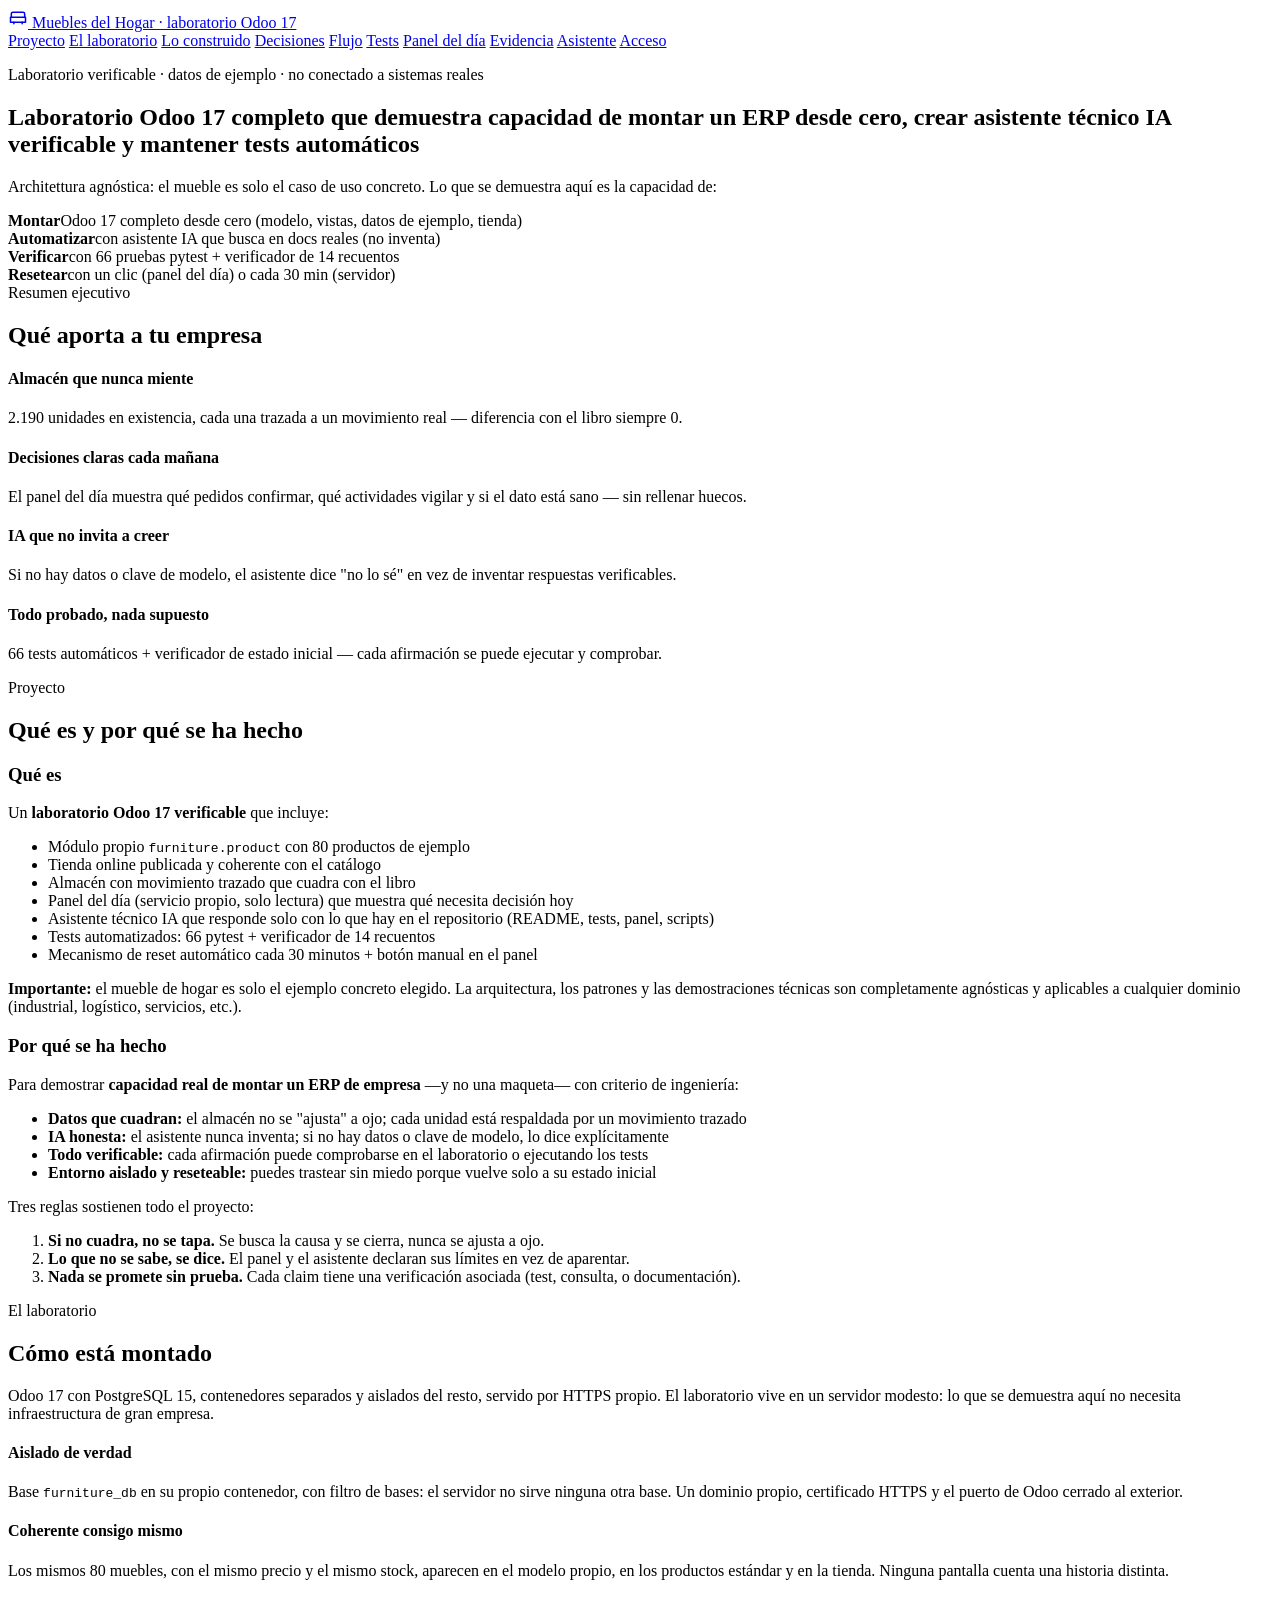
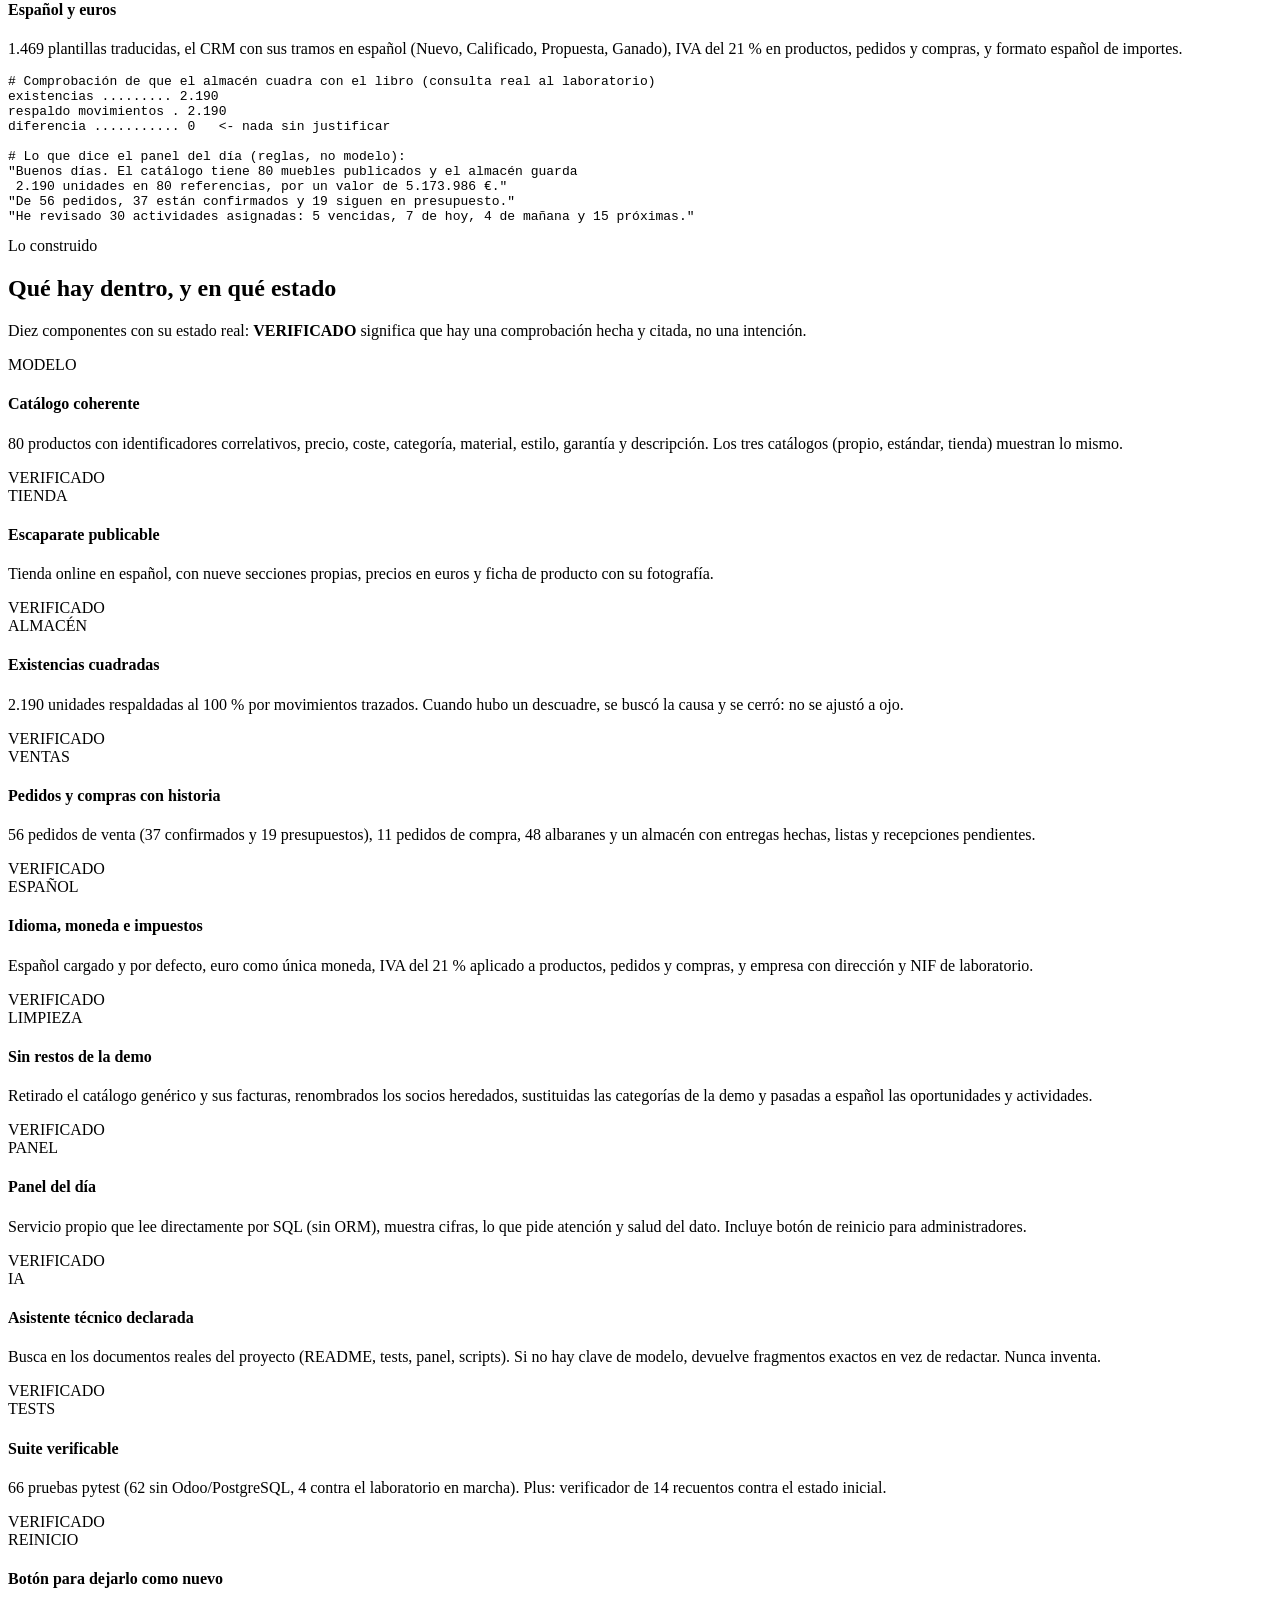
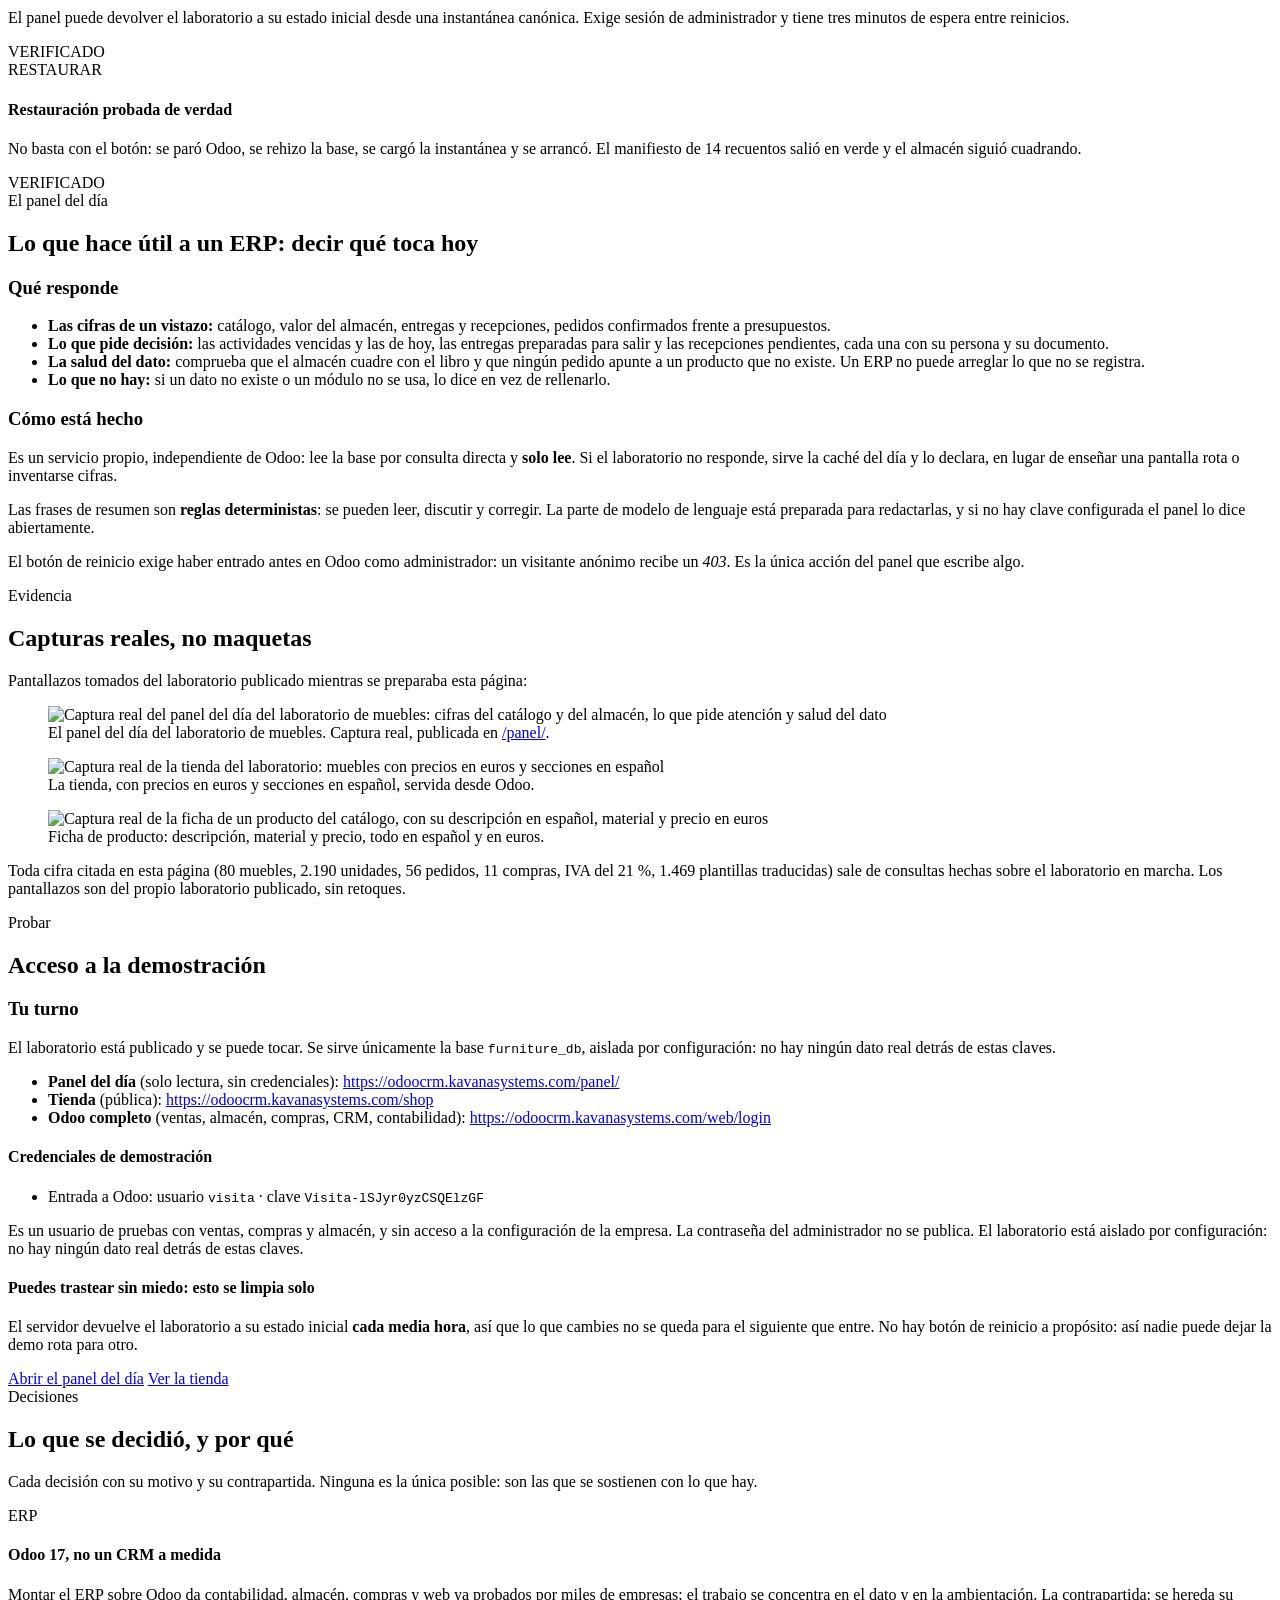
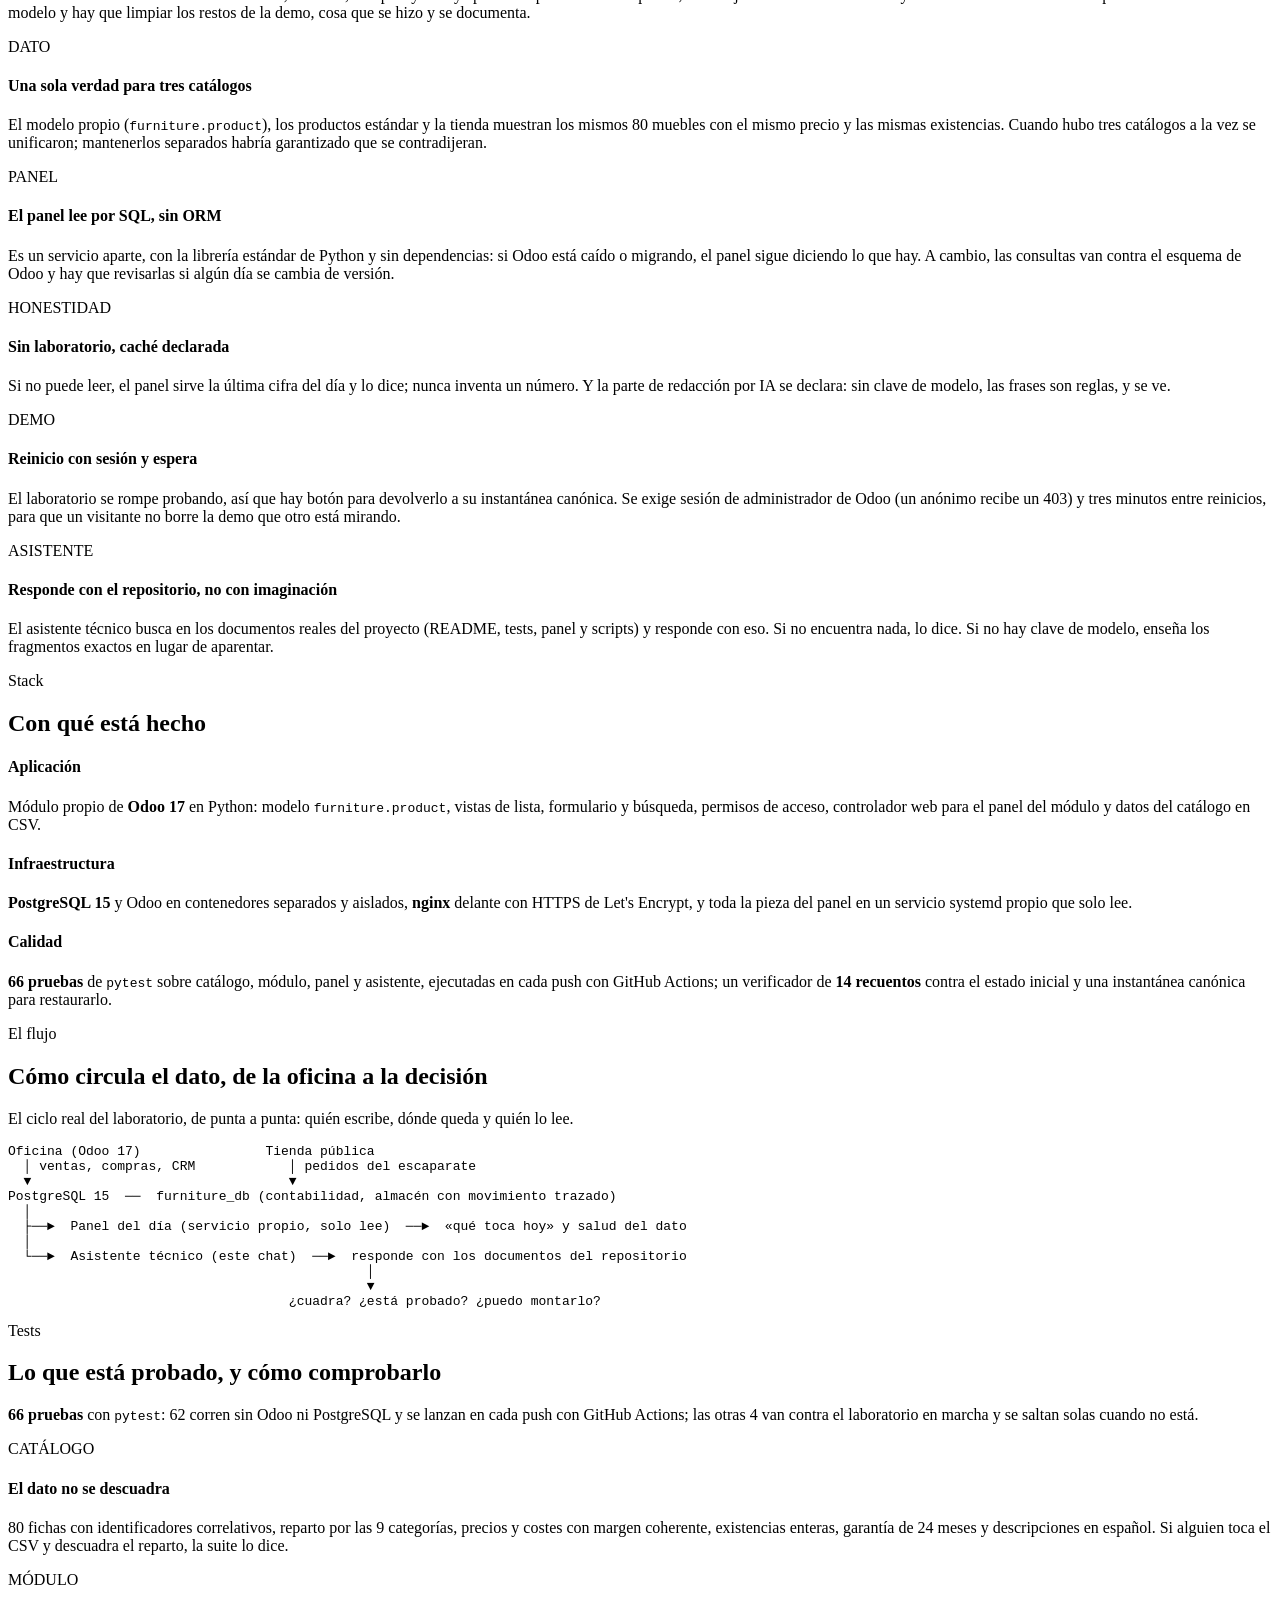
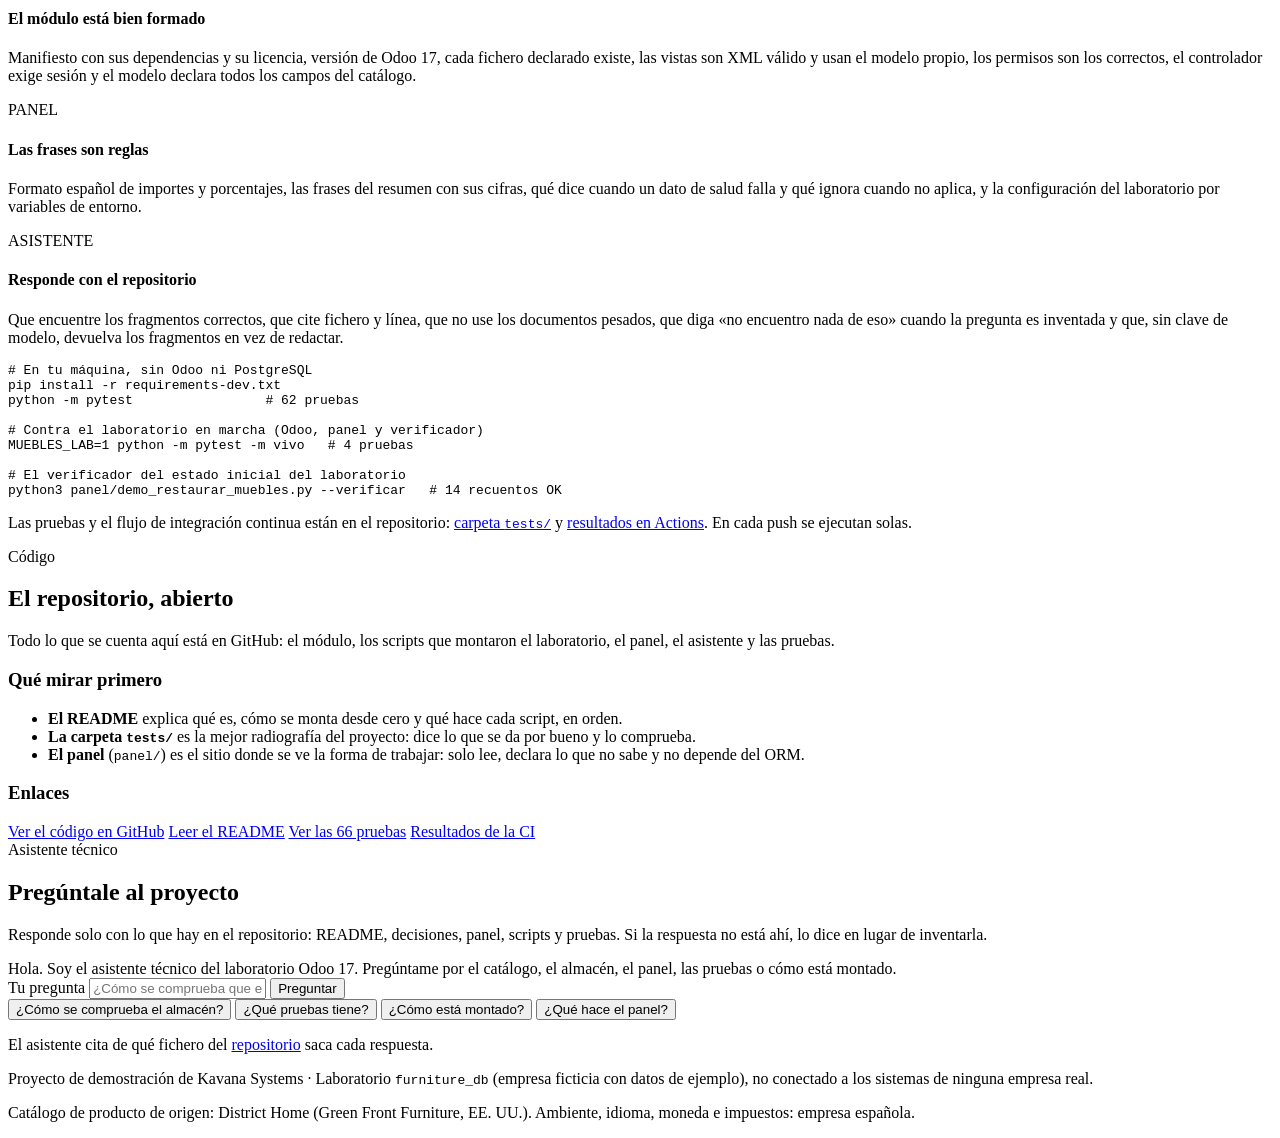
==== demo/landing/index.html @ 9774b9f4 "fix(odoo-crm): eliminar referencias obsoletas a muebles.kavanasystems.com y actualizar enlaces - Act" ====
<!DOCTYPE html>
<html lang="es">
<head>
<meta charset="UTF-8">
<meta name="viewport" content="width=device-width, initial-scale=1.0">
<title>Laboratorio Odoo 17 · Kavana Systems (demostración técnica)</title>
<meta name="description" content="Proyecto de demostración: laboratorio Odoo 17 completo que muestra capacidad de montar un ERP desde cero, crear asistente técnico IA que busca en docs reales, y mantener tests verificables. El mueble es solo el ejemplo concreto; la arquitectura es agnóstica.">
<link rel="preconnect" href="https://fonts.googleapis.com">
<link rel="preconnect" href="https://fonts.gstatic.com" crossorigin>
<link href="https://fonts.googleapis.com/css2?family=Inter:wght@300;400;500;600;700;800;900&family=JetBrains+Mono:wght@400;500&display=swap" rel="stylesheet">
<link rel="stylesheet" href="styles.css">
</head>
<body>

<header class="nav">
  <div class="nav-inner">
    <a class="brand" href="#">
      <svg viewBox="0 0 24 24" width="20" height="20" fill="none" stroke="currentColor" stroke-width="1.8" stroke-linecap="round" stroke-linejoin="round" aria-hidden="true"><path d="M4 11V7a2 2 0 0 1 2-2h12a2 2 0 0 1 2 2v4"/><path d="M3 11h18v6H3z"/><path d="M7 17v2M17 17v2"/></svg>
      Muebles del Hogar · laboratorio Odoo 17
    </a>
    <nav>
      <a href="#proyecto">Proyecto</a>
      <a href="#laboratorio">El laboratorio</a>
      <a href="#construido">Lo construido</a>
      <a href="#decisiones">Decisiones</a>
      <a href="#flujo">Flujo</a>
      <a href="#tests">Tests</a>
      <a href="#panel">Panel del día</a>
      <a href="#evidencia">Evidencia</a>
      <a href="#asistente">Asistente</a>
      <a href="#acceso">Acceso</a>
    </nav>
  </div>
</header>

<section class="hero">
  <div class="hero-inner">
    <p class="badge">Laboratorio verificable · datos de ejemplo · no conectado a sistemas reales</p>
    <h1>Laboratorio Odoo 17 completo que demuestra capacidad de montar un ERP desde cero, crear asistente técnico IA verificable y mantener tests automáticos</h1>
    <p class="sub">Architettura agnóstica: el mueble es solo el caso de uso concreto. Lo que se demuestra aquí es la capacidad de:</p>
    <div class="hero-cifras">
      <div class="cifra"><strong>Montar</strong><span>Odoo 17 completo desde cero (modelo, vistas, datos de ejemplo, tienda)</span></div>
      <div class="cifra"><strong>Automatizar</strong><span>con asistente IA que busca en docs reales (no inventa)</span></div>
      <div class="cifra"><strong>Verificar</strong><span>con 66 pruebas pytest + verificador de 14 recuentos</span></div>
      <div class="cifra"><strong>Resetear</strong><span>con un clic (panel del día) o cada 30 min (servidor)</span></div>
    </div>
  </div>
</section>

<section id="resumen-ejecutivo" class="seccion">
  <span class="sl">Resumen ejecutivo</span>
  <h2>Qué aporta a tu empresa</h2>
  <div class="tres-columnas">
    <div class="tarjeta">
      <h4>Almacén que nunca miente</h4>
      <p>2.190 unidades en existencia, cada una trazada a un movimiento real — diferencia con el libro siempre 0.</p>
    </div>
    <div class="tarjeta">
      <h4>Decisiones claras cada mañana</h4>
      <p>El panel del día muestra qué pedidos confirmar, qué actividades vigilar y si el dato está sano — sin rellenar huecos.</p>
    </div>
    <div class="tarjeta">
      <h4>IA que no invita a creer</h4>
      <p>Si no hay datos o clave de modelo, el asistente dice "no lo sé" en vez de inventar respuestas verificables.</p>
    </div>
    <div class="tarjeta">
      <h4>Todo probado, nada supuesto</h4>
      <p>66 tests automáticos + verificador de estado inicial — cada afirmación se puede ejecutar y comprobar.</p>
    </div>
  </div>
</section>

<section id="proyecto" class="seccion">
  <span class="sl">Proyecto</span>
  <h2>Qué es y por qué se ha hecho</h2>
  <div class="dos-columnas">
    <div>
      <h3>Qué es</h3>
      <p>Un <strong>laboratorio Odoo 17 verificable</strong> que incluye:</p>
      <ul>
        <li>Módulo propio <code>furniture.product</code> con 80 productos de ejemplo</li>
        <li>Tienda online publicada y coherente con el catálogo</li>
        <li>Almacén con movimiento trazado que cuadra con el libro</li>
        <li>Panel del día (servicio propio, solo lectura) que muestra qué necesita decisión hoy</li>
        <li>Asistente técnico IA que responde solo con lo que hay en el repositorio (README, tests, panel, scripts)</li>
        <li>Tests automatizados: 66 pytest + verificador de 14 recuentos</li>
        <li>Mecanismo de reset automático cada 30 minutos + botón manual en el panel</li>
      </ul>
      <p><strong>Importante:</strong> el mueble de hogar es solo el ejemplo concreto elegido. La arquitectura, los patrones y las demostraciones técnicas son completamente agnósticas y aplicables a cualquier dominio (industrial, logístico, servicios, etc.).</p>
    </div>
    <div>
      <h3>Por qué se ha hecho</h3>
      <p>Para demostrar <strong>capacidad real de montar un ERP de empresa</strong> —y no una maqueta— con criterio de ingeniería:</p>
      <ul>
        <li><strong>Datos que cuadran:</strong> el almacén no se "ajusta" a ojo; cada unidad está respaldada por un movimiento trazado</li>
        <li><strong>IA honesta:</strong> el asistente nunca inventa; si no hay datos o clave de modelo, lo dice explícitamente</li>
        <li><strong>Todo verificable:</strong> cada afirmación puede comprobarse en el laboratorio o ejecutando los tests</li>
        <li><strong>Entorno aislado y reseteable:</strong> puedes trastear sin miedo porque vuelve solo a su estado inicial</li>
      </ul>
      <p>Tres reglas sostienen todo el proyecto:</p>
      <ol>
        <li><strong>Si no cuadra, no se tapa.</strong> Se busca la causa y se cierra, nunca se ajusta a ojo.</li>
        <li><strong>Lo que no se sabe, se dice.</strong> El panel y el asistente declaran sus límites en vez de aparentar.</li>
        <li><strong>Nada se promete sin prueba.</strong> Cada claim tiene una verificación asociada (test, consulta, o documentación).</li>
      </ol>
    </div>
  </div>
</section>

<section id="laboratorio" class="seccion fondo-claro">
  <span class="sl">El laboratorio</span>
  <h2>Cómo está montado</h2>
  <p class="intro">Odoo 17 con PostgreSQL 15, contenedores separados y aislados del resto, servido por HTTPS propio. El laboratorio vive en un servidor modesto: lo que se demuestra aquí no necesita infraestructura de gran empresa.</p>
  <div class="tres-columnas">
    <div class="tarjeta">
      <h4>Aislado de verdad</h4>
      <p>Base <code>furniture_db</code> en su propio contenedor, con filtro de bases: el servidor no sirve ninguna otra base. Un dominio propio, certificado HTTPS y el puerto de Odoo cerrado al exterior.</p>
    </div>
    <div class="tarjeta">
      <h4>Coherente consigo mismo</h4>
      <p>Los mismos 80 muebles, con el mismo precio y el mismo stock, aparecen en el modelo propio, en los productos estándar y en la tienda. Ninguna pantalla cuenta una historia distinta.</p>
    </div>
    <div class="tarjeta">
      <h4>Español y euros</h4>
      <p>1.469 plantillas traducidas, el CRM con sus tramos en español (Nuevo, Calificado, Propuesta, Ganado), IVA del 21 % en productos, pedidos y compras, y formato español de importes.</p>
    </div>
  </div>

  <div class="codigo">
<pre># Comprobación de que el almacén cuadra con el libro (consulta real al laboratorio)
existencias ......... 2.190
respaldo movimientos . 2.190
<span class="ok">diferencia ........... 0   <- nada sin justificar</span>

# Lo que dice el panel del día (reglas, no modelo):
"Buenos días. El catálogo tiene 80 muebles publicados y el almacén guarda
 2.190 unidades en 80 referencias, por un valor de 5.173.986 €."
"De 56 pedidos, 37 están confirmados y 19 siguen en presupuesto."
<span class="hi">"He revisado 30 actividades asignadas: 5 vencidas, 7 de hoy, 4 de mañana y 15 próximas."</span></pre>
  </div>
</section>

<section id="construido" class="seccion">
  <span class="sl">Lo construido</span>
  <h2>Qué hay dentro, y en qué estado</h2>
  <p class="intro">Diez componentes con su estado real: <strong>VERIFICADO</strong> significa que hay una comprobación hecha y citada, no una intención.</p>
  <div class="grid">
    <div class="ficha"><span class="etiqueta">MODELO</span><h4>Catálogo coherente</h4><p>80 productos con identificadores correlativos, precio, coste, categoría, material, estilo, garantía y descripción. Los tres catálogos (propio, estándar, tienda) muestran lo mismo.</p><span class="estado">VERIFICADO</span></div>
    <div class="ficha"><span class="etiqueta">TIENDA</span><h4>Escaparate publicable</h4><p>Tienda online en español, con nueve secciones propias, precios en euros y ficha de producto con su fotografía.</p><span class="estado">VERIFICADO</span></div>
    <div class="ficha"><span class="etiqueta">ALMACÉN</span><h4>Existencias cuadradas</h4><p>2.190 unidades respaldadas al 100 % por movimientos trazados. Cuando hubo un descuadre, se buscó la causa y se cerró: no se ajustó a ojo.</p><span class="estado">VERIFICADO</span></div>
    <div class="ficha"><span class="etiqueta">VENTAS</span><h4>Pedidos y compras con historia</h4><p>56 pedidos de venta (37 confirmados y 19 presupuestos), 11 pedidos de compra, 48 albaranes y un almacén con entregas hechas, listas y recepciones pendientes.</p><span class="estado">VERIFICADO</span></div>
    <div class="ficha"><span class="etiqueta">ESPAÑOL</span><h4>Idioma, moneda e impuestos</h4><p>Español cargado y por defecto, euro como única moneda, IVA del 21 % aplicado a productos, pedidos y compras, y empresa con dirección y NIF de laboratorio.</p><span class="estado">VERIFICADO</span></div>
    <div class="ficha"><span class="etiqueta">LIMPIEZA</span><h4>Sin restos de la demo</h4><p>Retirado el catálogo genérico y sus facturas, renombrados los socios heredados, sustituidas las categorías de la demo y pasadas a español las oportunidades y actividades.</p><span class="estado">VERIFICADO</span></div>
    <div class="ficha"><span class="etiqueta">PANEL</span><h4>Panel del día</h4><p>Servicio propio que lee directamente por SQL (sin ORM), muestra cifras, lo que pide atención y salud del dato. Incluye botón de reinicio para administradores.</p><span class="estado">VERIFICADO</span></div>
    <div class="ficha"><span class="etiqueta">IA</span><h4>Asistente técnico declarada</h4><p>Busca en los documentos reales del proyecto (README, tests, panel, scripts). Si no hay clave de modelo, devuelve fragmentos exactos en vez de redactar. Nunca inventa.</p><span class="estado">VERIFICADO</span></div>
    <div class="ficha"><span class="etiqueta">TESTS</span><h4>Suite verificable</h4><p>66 pruebas pytest (62 sin Odoo/PostgreSQL, 4 contra el laboratorio en marcha). Plus: verificador de 14 recuentos contra el estado inicial.</p><span class="estado">VERIFICADO</span></div>
    <div class="ficha"><span class="etiqueta">REINICIO</span><h4>Botón para dejarlo como nuevo</h4><p>El panel puede devolver el laboratorio a su estado inicial desde una instantánea canónica. Exige sesión de administrador y tiene tres minutos de espera entre reinicios.</p><span class="estado">VERIFICADO</span></div>
    <div class="ficha"><span class="etiqueta">RESTAURAR</span><h4>Restauración probada de verdad</h4><p>No basta con el botón: se paró Odoo, se rehizo la base, se cargó la instantánea y se arrancó. El manifiesto de 14 recuentos salió en verde y el almacén siguió cuadrando.</p><span class="estado">VERIFICADO</span></div>
  </div>
</section>

<section id="panel" class="seccion fondo-claro">
  <span class="sl">El panel del día</span>
  <h2>Lo que hace útil a un ERP: decir qué toca hoy</h2>
  <div class="dos-columnas">
    <div>
      <h3>Qué responde</h3>
      <ul>
        <li><strong>Las cifras de un vistazo:</strong> catálogo, valor del almacén, entregas y recepciones, pedidos confirmados frente a presupuestos.</li>
        <li><strong>Lo que pide decisión:</strong> las actividades vencidas y las de hoy, las entregas preparadas para salir y las recepciones pendientes, cada una con su persona y su documento.</li>
        <li><strong>La salud del dato:</strong> comprueba que el almacén cuadre con el libro y que ningún pedido apunte a un producto que no existe. Un ERP no puede arreglar lo que no se registra.</li>
        <li><strong>Lo que no hay:</strong> si un dato no existe o un módulo no se usa, lo dice en vez de rellenarlo.</li>
      </ul>
    </div>
    <div>
      <h3>Cómo está hecho</h3>
      <p>Es un servicio propio, independiente de Odoo: lee la base por consulta directa y <strong>solo lee</strong>. Si el laboratorio no responde, sirve la caché del día y lo declara, en lugar de enseñar una pantalla rota o inventarse cifras.</p>
      <p>Las frases de resumen son <strong>reglas deterministas</strong>: se pueden leer, discutir y corregir. La parte de modelo de lenguaje está preparada para redactarlas, y si no hay clave configurada el panel lo dice abiertamente.</p>
      <p>El botón de reinicio exige haber entrado antes en Odoo como administrador: un visitante anónimo recibe un <em>403</em>. Es la única acción del panel que escribe algo.</p>
    </div>
  </div>
</section>

<section id="evidencia" class="seccion">
  <span class="sl">Evidencia</span>
  <h2>Capturas reales, no maquetas</h2>
  <p class="intro">Pantallazos tomados del laboratorio publicado mientras se preparaba esta página:</p>
  <div class="galeria">
    <figure>
      <img src="assets/captura-panel-dia-20260929.png" alt="Captura real del panel del día del laboratorio de muebles: cifras del catálogo y del almacén, lo que pide atención y salud del dato">
      <figcaption>El panel del día del laboratorio de muebles. Captura real, publicada en <a href="/panel/" target="_blank" rel="noopener">/panel/</a>.</figcaption>
    </figure>
    <figure>
      <img src="assets/captura-tienda-20260929.png" alt="Captura real de la tienda del laboratorio: muebles con precios en euros y secciones en español">
      <figcaption>La tienda, con precios en euros y secciones en español, servida desde Odoo.</figcaption>
    </figure>
    <figure>
      <img src="assets/captura-ficha-20260929.png" alt="Captura real de la ficha de un producto del catálogo, con su descripción en español, material y precio en euros">
      <figcaption>Ficha de producto: descripción, material y precio, todo en español y en euros.</figcaption>
    </figure>
  </div>
  <p class="nota">Toda cifra citada en esta página (80 muebles, 2.190 unidades, 56 pedidos, 11 compras, IVA del 21 %, 1.469 plantillas traducidas) sale de consultas hechas sobre el laboratorio en marcha. Los pantallazos son del propio laboratorio publicado, sin retoques.</p>
</section>

<section id="acceso" class="seccion fondo-claro">
  <span class="sl">Probar</span>
  <h2>Acceso a la demostración</h2>
  <div class="demo-box">
    <h3>Tu turno</h3>
    <p>El laboratorio está publicado y se puede tocar. Se sirve únicamente la base <code>furniture_db</code>, aislada por configuración: no hay ningún dato real detrás de estas claves.</p>
    <ul>
      <li><strong>Panel del día</strong> (solo lectura, sin credenciales): <a href="/panel/" target="_blank" rel="noopener">https://odoocrm.kavanasystems.com/panel/</a></li>
      <li><strong>Tienda</strong> (pública): <a href="/shop" target="_blank" rel="noopener">https://odoocrm.kavanasystems.com/shop</a></li>
      <li><strong>Odoo completo</strong> (ventas, almacén, compras, CRM, contabilidad): <a href="/web/login" target="_blank" rel="noopener">https://odoocrm.kavanasystems.com/web/login</a></li>
    </ul>
    <h4>Credenciales de demostración</h4>
    <ul>
      <li>Entrada a Odoo: usuario <code>visita</code> · clave <code>Visita-lSJyr0yzCSQElzGF</code></li>
    </ul>
    <p class="nota">Es un usuario de pruebas con ventas, compras y almacén, y sin acceso a la configuración de la empresa. La contraseña del administrador no se publica. El laboratorio está aislado por configuración: no hay ningún dato real detrás de estas claves.</p>
    <div class="reinicio-landing">
      <h4>Puedes trastear sin miedo: esto se limpia solo</h4>
      <p>El servidor devuelve el laboratorio a su estado inicial <strong>cada media hora</strong>, así que lo que cambies no se queda para el siguiente que entre. No hay botón de reinicio a propósito: así nadie puede dejar la demo rota para otro.</p>
      <a class="boton" href="/panel/" target="_blank" rel="noopener">Abrir el panel del día</a>
      <a class="boton secundario" href="/shop" target="_blank" rel="noopener">Ver la tienda</a>
    </div>
  </div>
</section>

<section id="decisiones" class="seccion">
  <span class="sl">Decisiones</span>
  <h2>Lo que se decidió, y por qué</h2>
  <p class="intro">Cada decisión con su motivo y su contrapartida. Ninguna es la única posible: son las que se sostienen con lo que hay.</p>
  <div class="grid">
    <div class="ficha"><span class="etiqueta">ERP</span><h4>Odoo 17, no un CRM a medida</h4><p>Montar el ERP sobre Odoo da contabilidad, almacén, compras y web ya probados por miles de empresas; el trabajo se concentra en el dato y en la ambientación. La contrapartida: se hereda su modelo y hay que limpiar los restos de la demo, cosa que se hizo y se documenta.</p></div>
    <div class="ficha"><span class="etiqueta">DATO</span><h4>Una sola verdad para tres catálogos</h4><p>El modelo propio (<code>furniture.product</code>), los productos estándar y la tienda muestran los mismos 80 muebles con el mismo precio y las mismas existencias. Cuando hubo tres catálogos a la vez se unificaron; mantenerlos separados habría garantizado que se contradijeran.</p></div>
    <div class="ficha"><span class="etiqueta">PANEL</span><h4>El panel lee por SQL, sin ORM</h4><p>Es un servicio aparte, con la librería estándar de Python y sin dependencias: si Odoo está caído o migrando, el panel sigue diciendo lo que hay. A cambio, las consultas van contra el esquema de Odoo y hay que revisarlas si algún día se cambia de versión.</p></div>
    <div class="ficha"><span class="etiqueta">HONESTIDAD</span><h4>Sin laboratorio, caché declarada</h4><p>Si no puede leer, el panel sirve la última cifra del día y lo dice; nunca inventa un número. Y la parte de redacción por IA se declara: sin clave de modelo, las frases son reglas, y se ve.</p></div>
    <div class="ficha"><span class="etiqueta">DEMO</span><h4>Reinicio con sesión y espera</h4><p>El laboratorio se rompe probando, así que hay botón para devolverlo a su instantánea canónica. Se exige sesión de administrador de Odoo (un anónimo recibe un 403) y tres minutos entre reinicios, para que un visitante no borre la demo que otro está mirando.</p></div>
    <div class="ficha"><span class="etiqueta">ASISTENTE</span><h4>Responde con el repositorio, no con imaginación</h4><p>El asistente técnico busca en los documentos reales del proyecto (README, tests, panel y scripts) y responde con eso. Si no encuentra nada, lo dice. Si no hay clave de modelo, enseña los fragmentos exactos en lugar de aparentar.</p></div>
  </div>
</section>

<section id="stack" class="seccion fondo-claro">
  <span class="sl">Stack</span>
  <h2>Con qué está hecho</h2>
  <div class="tres-columnas">
    <div class="tarjeta">
      <h4>Aplicación</h4>
      <p>Módulo propio de <strong>Odoo 17</strong> en Python: modelo <code>furniture.product</code>, vistas de lista, formulario y búsqueda, permisos de acceso, controlador web para el panel del módulo y datos del catálogo en CSV.</p>
    </div>
    <div class="tarjeta">
      <h4>Infraestructura</h4>
      <p><strong>PostgreSQL 15</strong> y Odoo en contenedores separados y aislados, <strong>nginx</strong> delante con HTTPS de Let's Encrypt, y toda la pieza del panel en un servicio systemd propio que solo lee.</p>
    </div>
    <div class="tarjeta">
      <h4>Calidad</h4>
      <p><strong>66 pruebas</strong> de <code>pytest</code> sobre catálogo, módulo, panel y asistente, ejecutadas en cada push con GitHub Actions; un verificador de <strong>14 recuentos</strong> contra el estado inicial y una instantánea canónica para restaurarlo.</p>
    </div>
  </div>
</section>

<section id="flujo" class="seccion">
  <span class="sl">El flujo</span>
  <h2>Cómo circula el dato, de la oficina a la decisión</h2>
  <p class="intro">El ciclo real del laboratorio, de punta a punta: quién escribe, dónde queda y quién lo lee.</p>
  <div class="codigo">
<pre>Oficina (Odoo 17)                Tienda pública
  │ ventas, compras, CRM            │ pedidos del escaparate
  ▼                                 ▼
PostgreSQL 15  ──  furniture_db (contabilidad, almacén con movimiento trazado)
  │
  ├──►  Panel del día (servicio propio, solo lee)  ──►  «qué toca hoy» y salud del dato
  │
  └──►  Asistente técnico (este chat)  ──►  responde con los documentos del repositorio
                                              │
                                              ▼
                                    ¿cuadra? ¿está probado? ¿puedo montarlo?</pre>
  </div>
</section>

<section id="tests" class="seccion fondo-claro">
  <span class="sl">Tests</span>
  <h2>Lo que está probado, y cómo comprobarlo</h2>
  <p class="intro"><strong>66 pruebas</strong> con <code>pytest</code>: 62 corren sin Odoo ni PostgreSQL y se lanzan en cada push con GitHub Actions; las otras 4 van contra el laboratorio en marcha y se saltan solas cuando no está.</p>
  <div class="grid">
    <div class="ficha"><span class="etiqueta">CATÁLOGO</span><h4>El dato no se descuadra</h4><p>80 fichas con identificadores correlativos, reparto por las 9 categorías, precios y costes con margen coherente, existencias enteras, garantía de 24 meses y descripciones en español. Si alguien toca el CSV y descuadra el reparto, la suite lo dice.</p></div>
    <div class="ficha"><span class="etiqueta">MÓDULO</span><h4>El módulo está bien formado</h4><p>Manifiesto con sus dependencias y su licencia, versión de Odoo 17, cada fichero declarado existe, las vistas son XML válido y usan el modelo propio, los permisos son los correctos, el controlador exige sesión y el modelo declara todos los campos del catálogo.</p></div>
    <div class="ficha"><span class="etiqueta">PANEL</span><h4>Las frases son reglas</h4><p>Formato español de importes y porcentajes, las frases del resumen con sus cifras, qué dice cuando un dato de salud falla y qué ignora cuando no aplica, y la configuración del laboratorio por variables de entorno.</p></div>
    <div class="ficha"><span class="etiqueta">ASISTENTE</span><h4>Responde con el repositorio</h4><p>Que encuentre los fragmentos correctos, que cite fichero y línea, que no use los documentos pesados, que diga «no encuentro nada de eso» cuando la pregunta es inventada y que, sin clave de modelo, devuelva los fragmentos en vez de redactar.</p></div>
  </div>
  <div class="codigo">
<pre># En tu máquina, sin Odoo ni PostgreSQL
pip install -r requirements-dev.txt
python -m pytest                 <span class="ok"># 62 pruebas</span>

# Contra el laboratorio en marcha (Odoo, panel y verificador)
MUEBLES_LAB=1 python -m pytest -m vivo   <span class="ok"># 4 pruebas</span>

# El verificador del estado inicial del laboratorio
python3 panel/demo_restaurar_muebles.py --verificar   <span class="ok"># 14 recuentos OK</span></pre>
  </div>
  <p class="nota">Las pruebas y el flujo de integración continua están en el repositorio: <a href="https://github.com/kavanasystemsinfo-ui/ODOO_CRM/tree/main/tests" target="_blank" rel="noopener">carpeta <code>tests/</code></a> y <a href="https://github.com/kavanasystemsinfo-ui/ODOO_CRM/actions" target="_blank" rel="noopener">resultados en Actions</a>. En cada push se ejecutan solas.</p>
</section>

<section id="codigo" class="seccion">
  <span class="sl">Código</span>
  <h2>El repositorio, abierto</h2>
  <p class="intro">Todo lo que se cuenta aquí está en GitHub: el módulo, los scripts que montaron el laboratorio, el panel, el asistente y las pruebas.</p>
  <div class="dos-columnas">
    <div>
      <h3>Qué mirar primero</h3>
      <ul>
        <li><strong>El README</strong> explica qué es, cómo se monta desde cero y qué hace cada script, en orden.</li>
        <li><strong>La carpeta <code>tests/</code></strong> es la mejor radiografía del proyecto: dice lo que se da por bueno y lo comprueba.</li>
        <li><strong>El panel</strong> (<code>panel/</code>) es el sitio donde se ve la forma de trabajar: solo lee, declara lo que no sabe y no depende del ORM.</li>
      </ul>
    </div>
    <div>
      <h3>Enlaces</h3>
      <div class="botones">
        <a class="boton" href="https://github.com/kavanasystemsinfo-ui/ODOO_CRM" target="_blank" rel="noopener">Ver el código en GitHub</a>
        <a class="boton secundario" href="https://github.com/kavanasystemsinfo-ui/ODOO_CRM/blob/main/README.md" target="_blank" rel="noopener">Leer el README</a>
        <a class="boton secundario" href="https://github.com/kavanasystemsinfo-ui/ODOO_CRM/tree/main/tests" target="_blank" rel="noopener">Ver las 66 pruebas</a>
        <a class="boton secundario" href="https://github.com/kavanasystemsinfo-ui/ODOO_CRM/actions" target="_blank" rel="noopener">Resultados de la CI</a>
      </div>
    </div>
  </div>
</section>

<section id="asistente" class="seccion fondo-claro">
  <span class="sl">Asistente técnico</span>
  <h2>Pregúntale al proyecto</h2>
  <p class="intro">Responde solo con lo que hay en el repositorio: README, decisiones, panel, scripts y pruebas. Si la respuesta no está ahí, lo dice en lugar de inventarla.</p>
  <div class="chat">
    <div class="chat-log" id="chat-log">
      <div class="chat-msg bot">Hola. Soy el asistente técnico del laboratorio Odoo 17. Pregúntame por el catálogo, el almacén, el panel, las pruebas o cómo está montado.</div>
    </div>
    <form class="chat-form" id="chat-form">
      <label class="sr" for="chat-input">Tu pregunta</label>
      <input id="chat-input" type="text" maxlength="300" autocomplete="off" placeholder="¿Cómo se comprueba que el almacén cuadra con el libro?">
      <button class="boton" type="submit" id="chat-enviar">Preguntar</button>
    </form>
    <div class="chat-sugerencias">
      <button type="button" class="chip" data-pregunta="¿Cómo se comprueba que el almacén cuadra con el libro?">¿Cómo se comprueba el almacén?</button>
      <button type="button" class="chip" data-pregunta="¿Qué pruebas tiene el proyecto y dónde se ejecutan?">¿Qué pruebas tiene?</button>
      <button type="button" class="chip" data-pregunta="¿Cómo está montado el laboratorio y qué contenedores usa?">¿Cómo está montado?</button>
      <button type="button" class="chip" data-pregunta="¿Qué hace el panel del día y de dónde saca las cifras?">¿Qué hace el panel?</button>
    </div>
    <p class="nota" id="chat-fuentes">El asistente cita de qué fichero del <a href="https://github.com/kavanasystemsinfo-ui/ODOO_CRM" target="_blank" rel="noopener">repositorio</a> saca cada respuesta.</p>
  </div>
  <script>
  (function () {
    var API = '/panel/api/preguntar';
    var log = document.getElementById('chat-log');
    var form = document.getElementById('chat-form');
    var input = document.getElementById('chat-input');
    var boton = document.getElementById('chat-enviar');
    var pie = document.getElementById('chat-fuentes');

    function burbuja(texto, clase) {
      var div = document.createElement('div');
      div.className = 'chat-msg ' + clase;
      div.textContent = texto;
      log.appendChild(div);
      log.scrollTop = log.scrollHeight;
      return div;
    }

    function preguntar(pregunta) {
      if (!pregunta || pregunta.length < 4) return;
      burbuja(pregunta, 'user');
      var esperando = burbuja('Buscando en el repositorio...', 'bot pensando');
      boton.disabled = true;
      fetch(API, {
        method: 'POST',
        headers: { 'Content-Type': 'application/json' },
        body: JSON.stringify({ pregunta: pregunta })
      }).then(function (r) {
        if (!r.ok) throw new Error('HTTP ' + r.status);
        return r.json();
      }).then(function (d) {
        esperando.remove();
        burbuja(d.respuesta || 'No he podido responder.', 'bot');
        if (d.fuentes && d.fuentes.length) {
          pie.innerHTML = 'Fuentes en el repositorio: <code>' + d.fuentes.join('</code> · <code>') + '</code>';
        }
      }).catch(function () {
        esperando.remove();
        burbuja('El asistente no está disponible ahora mismo. El resto de la página funciona igual.', 'bot');
      }).then(function () {
        boton.disabled = false;
        input.value = '';
      });
    }

    form.addEventListener('submit', function (evento) {
      evento.preventDefault();
      preguntar(input.value.trim());
    });

    Array.prototype.forEach.call(document.querySelectorAll('.chat-sugerencias .chip'), function (chip) {
      chip.addEventListener('click', function () {
        input.value = chip.getAttribute('data-pregunta');
        preguntar(input.value);
      });
    });
  })();
  </script>
</section>

<footer>
  <p>Proyecto de demostración de Kavana Systems · Laboratorio <code>furniture_db</code> (empresa ficticia con datos de ejemplo), no conectado a los sistemas de ninguna empresa real.</p>
  <p>Catálogo de producto de origen: District Home (Green Front Furniture, EE. UU.). Ambiente, idioma, moneda e impuestos: empresa española.</p>
</footer>

</body>
</html>
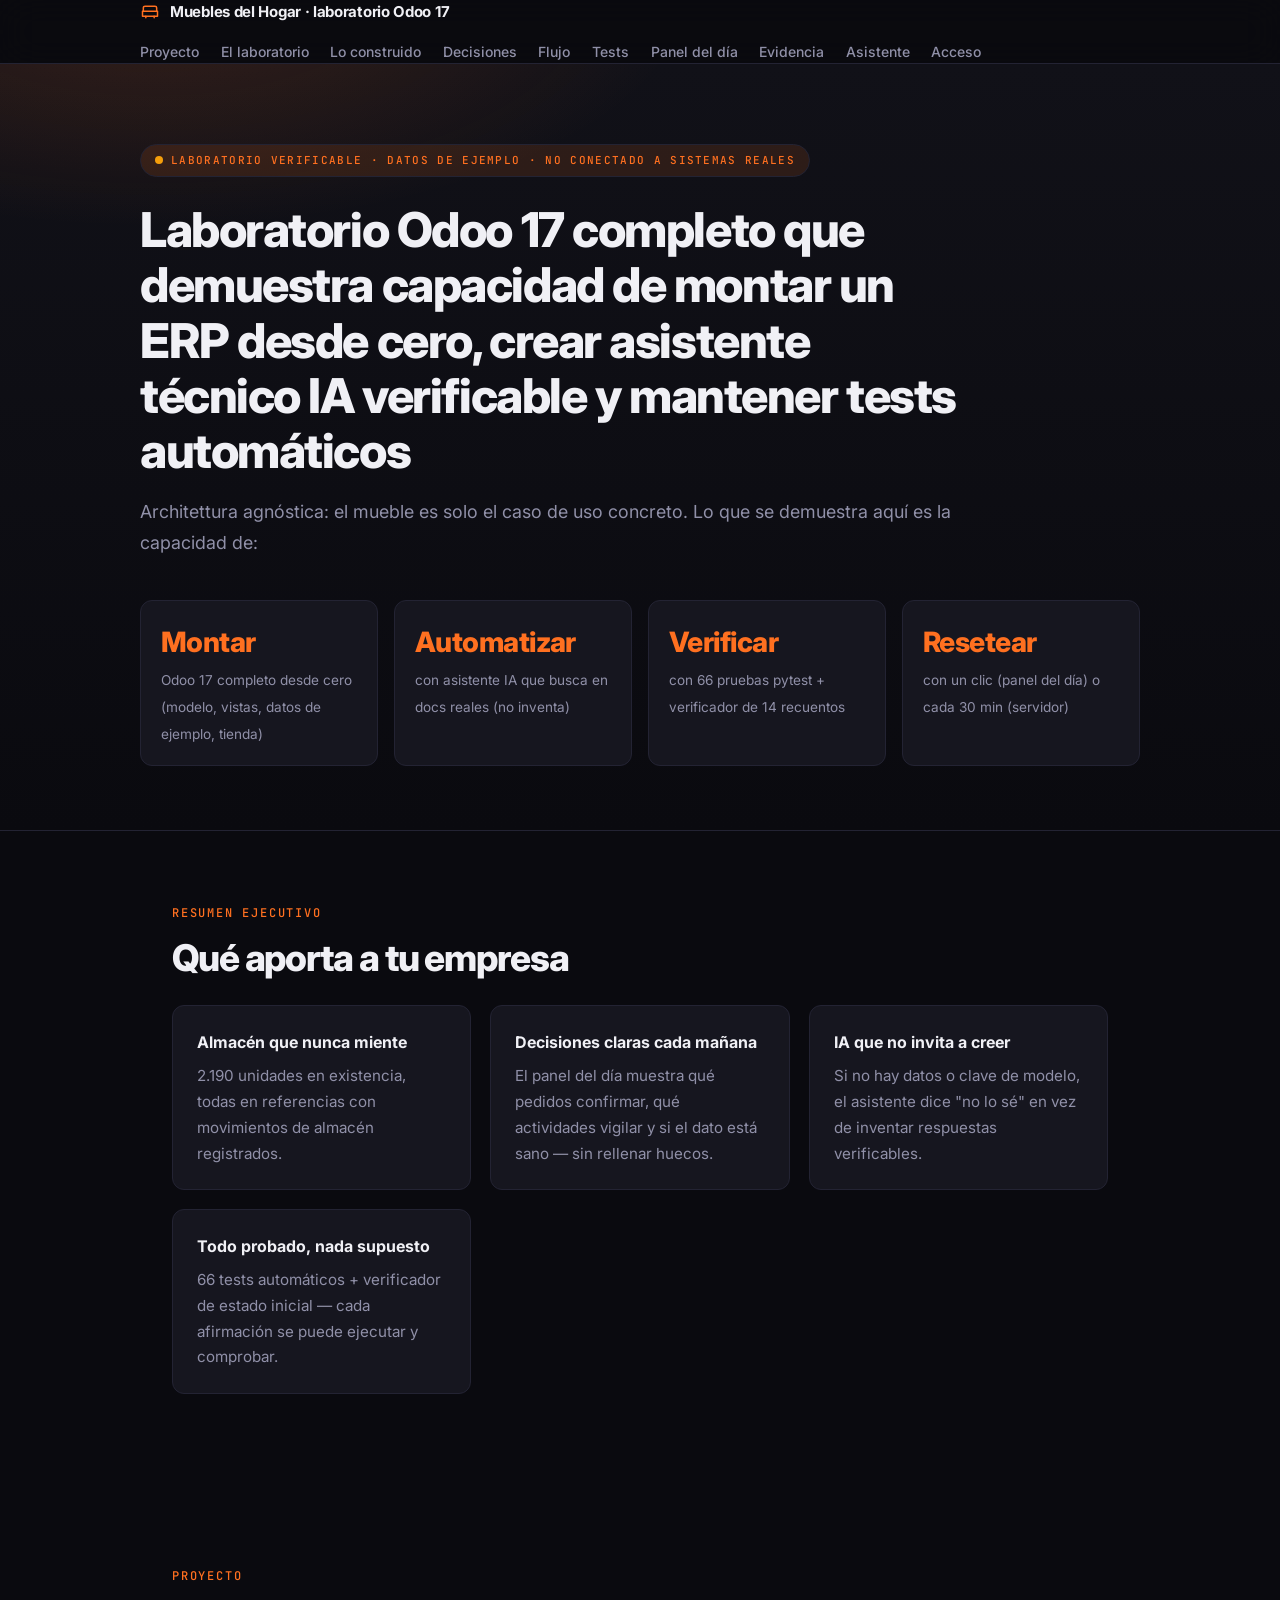
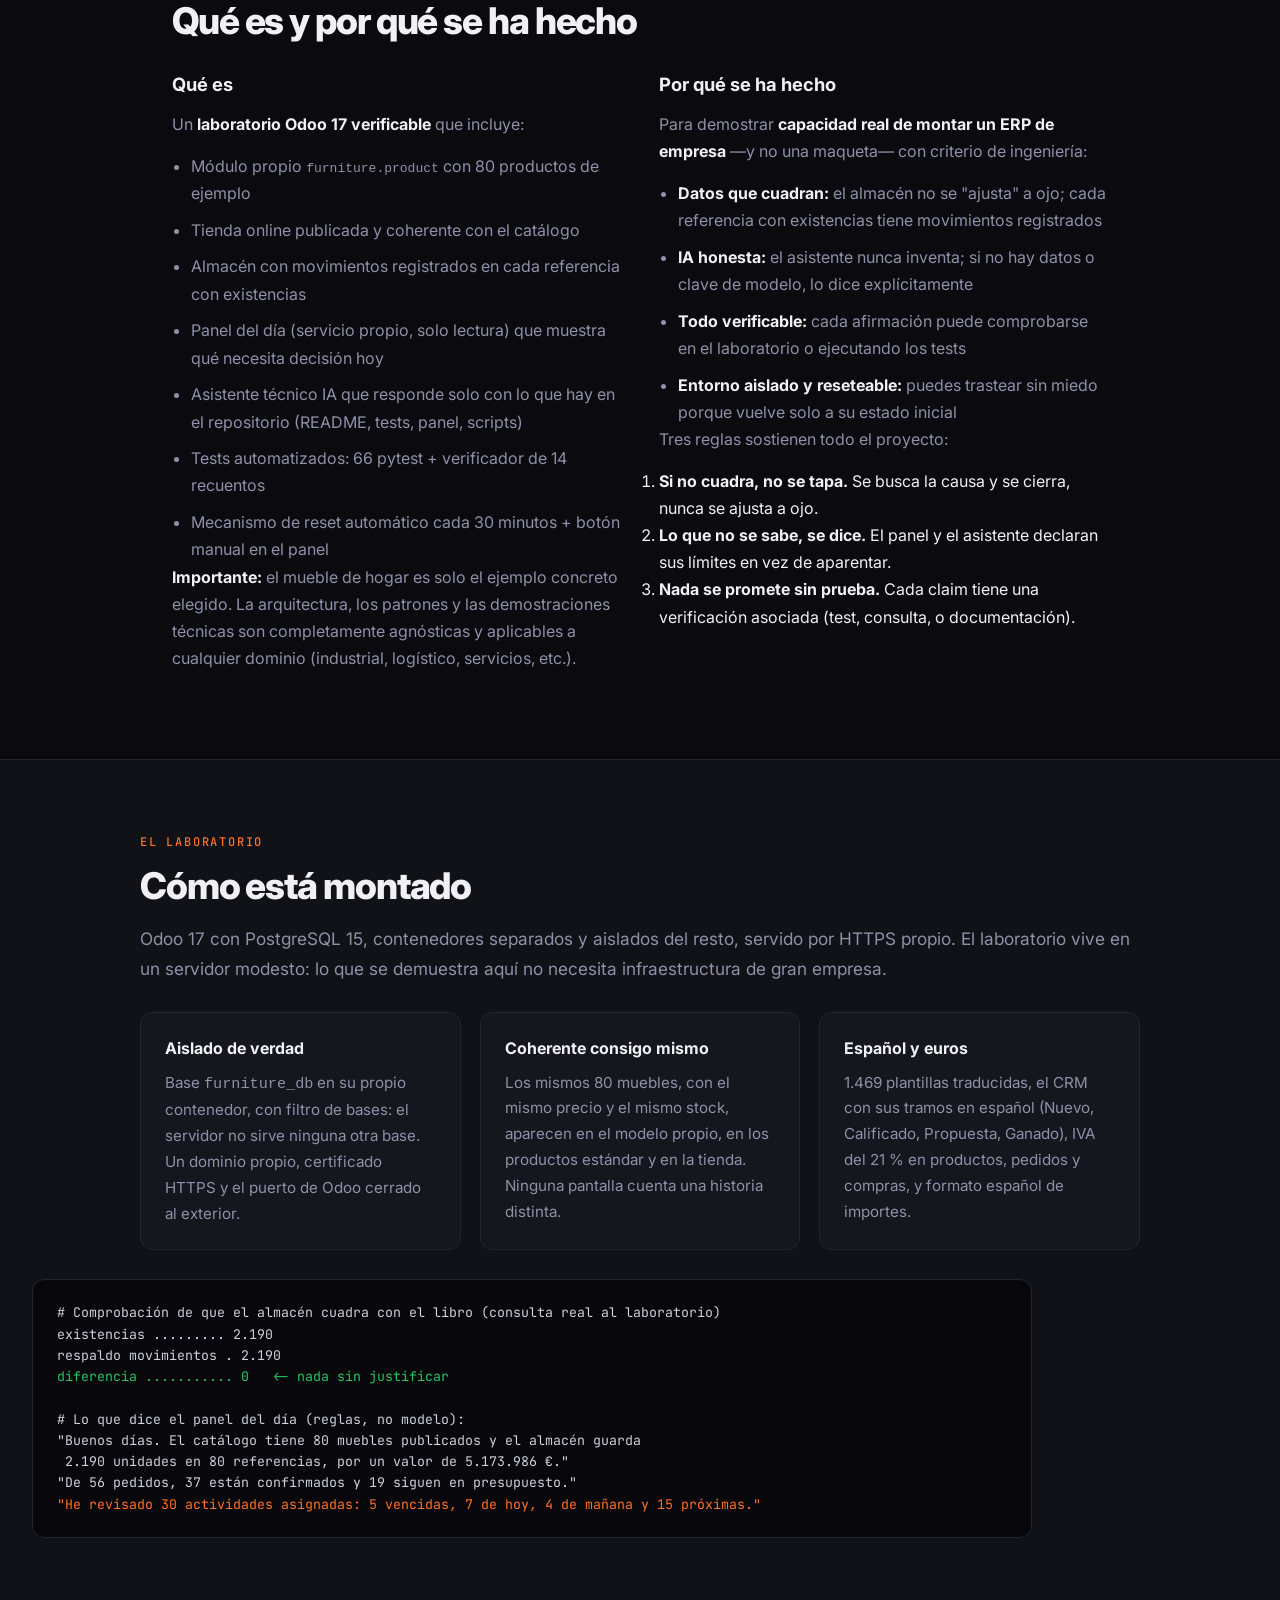
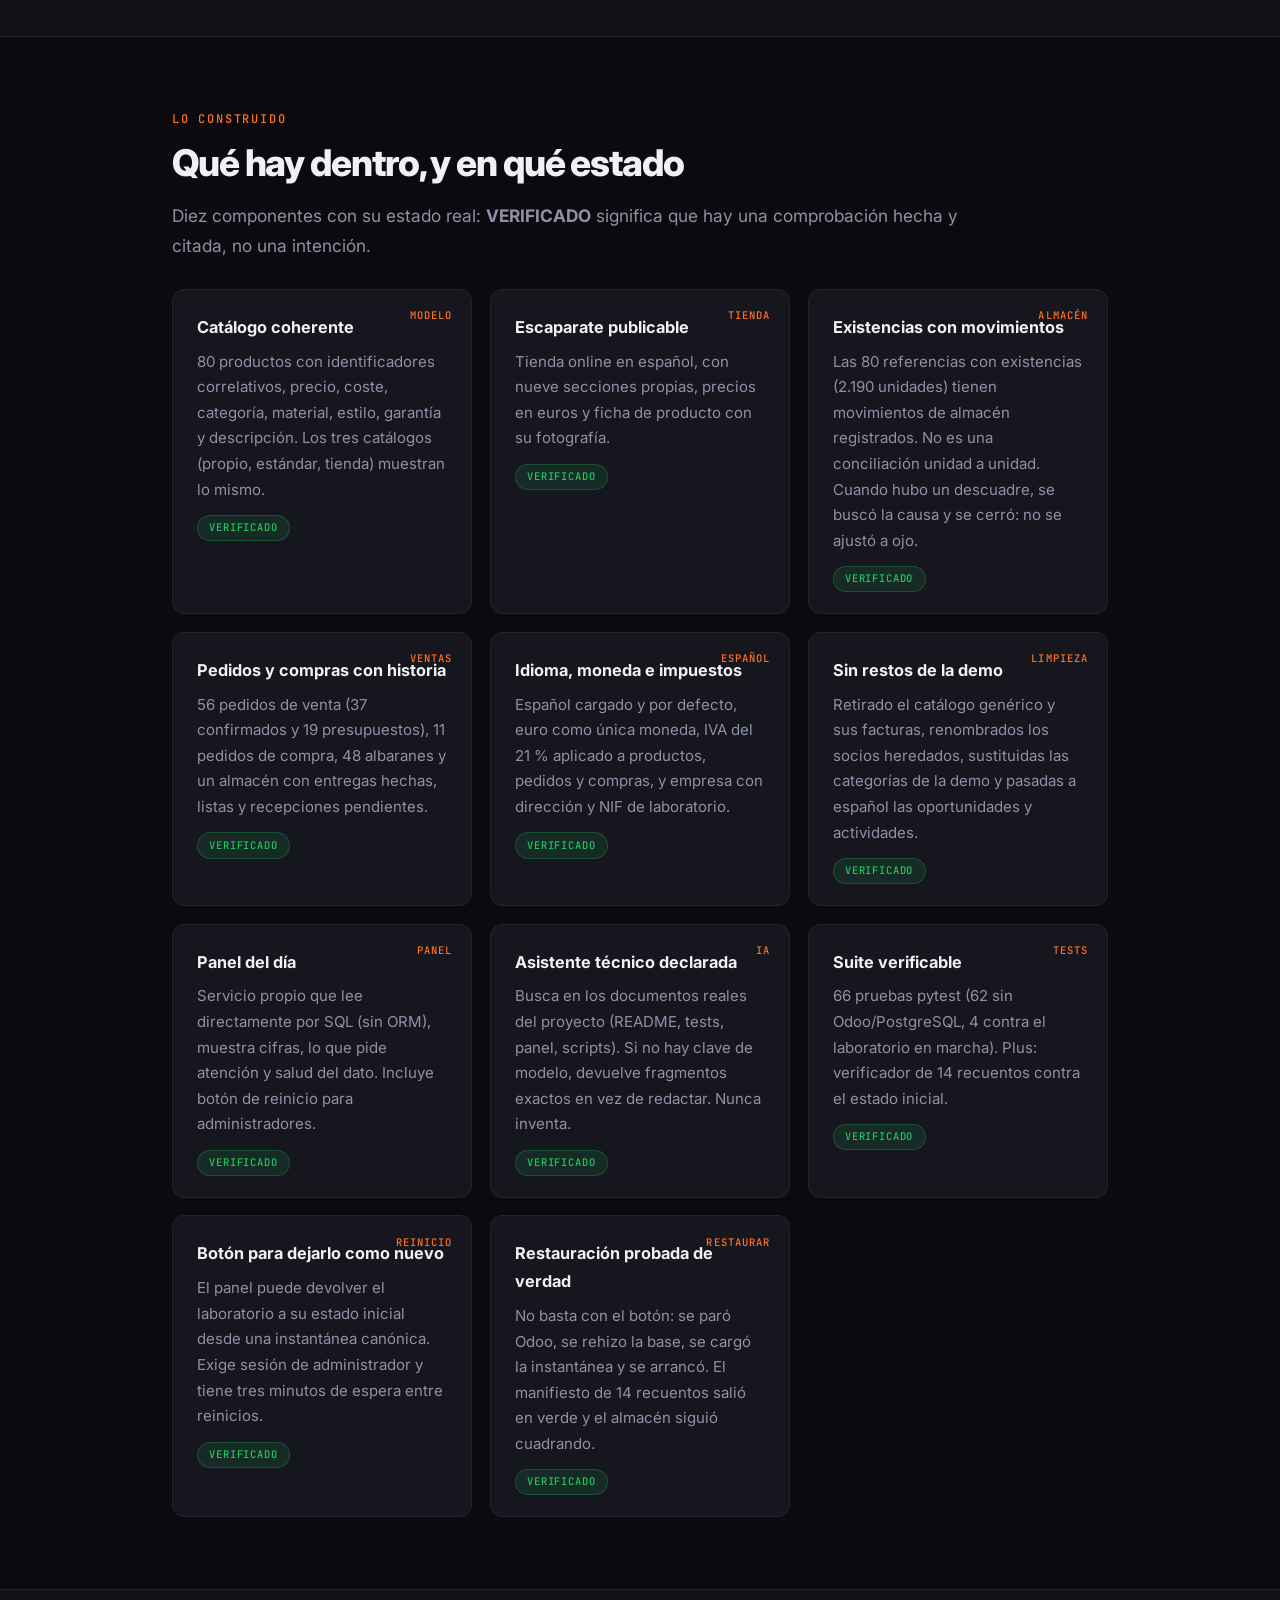
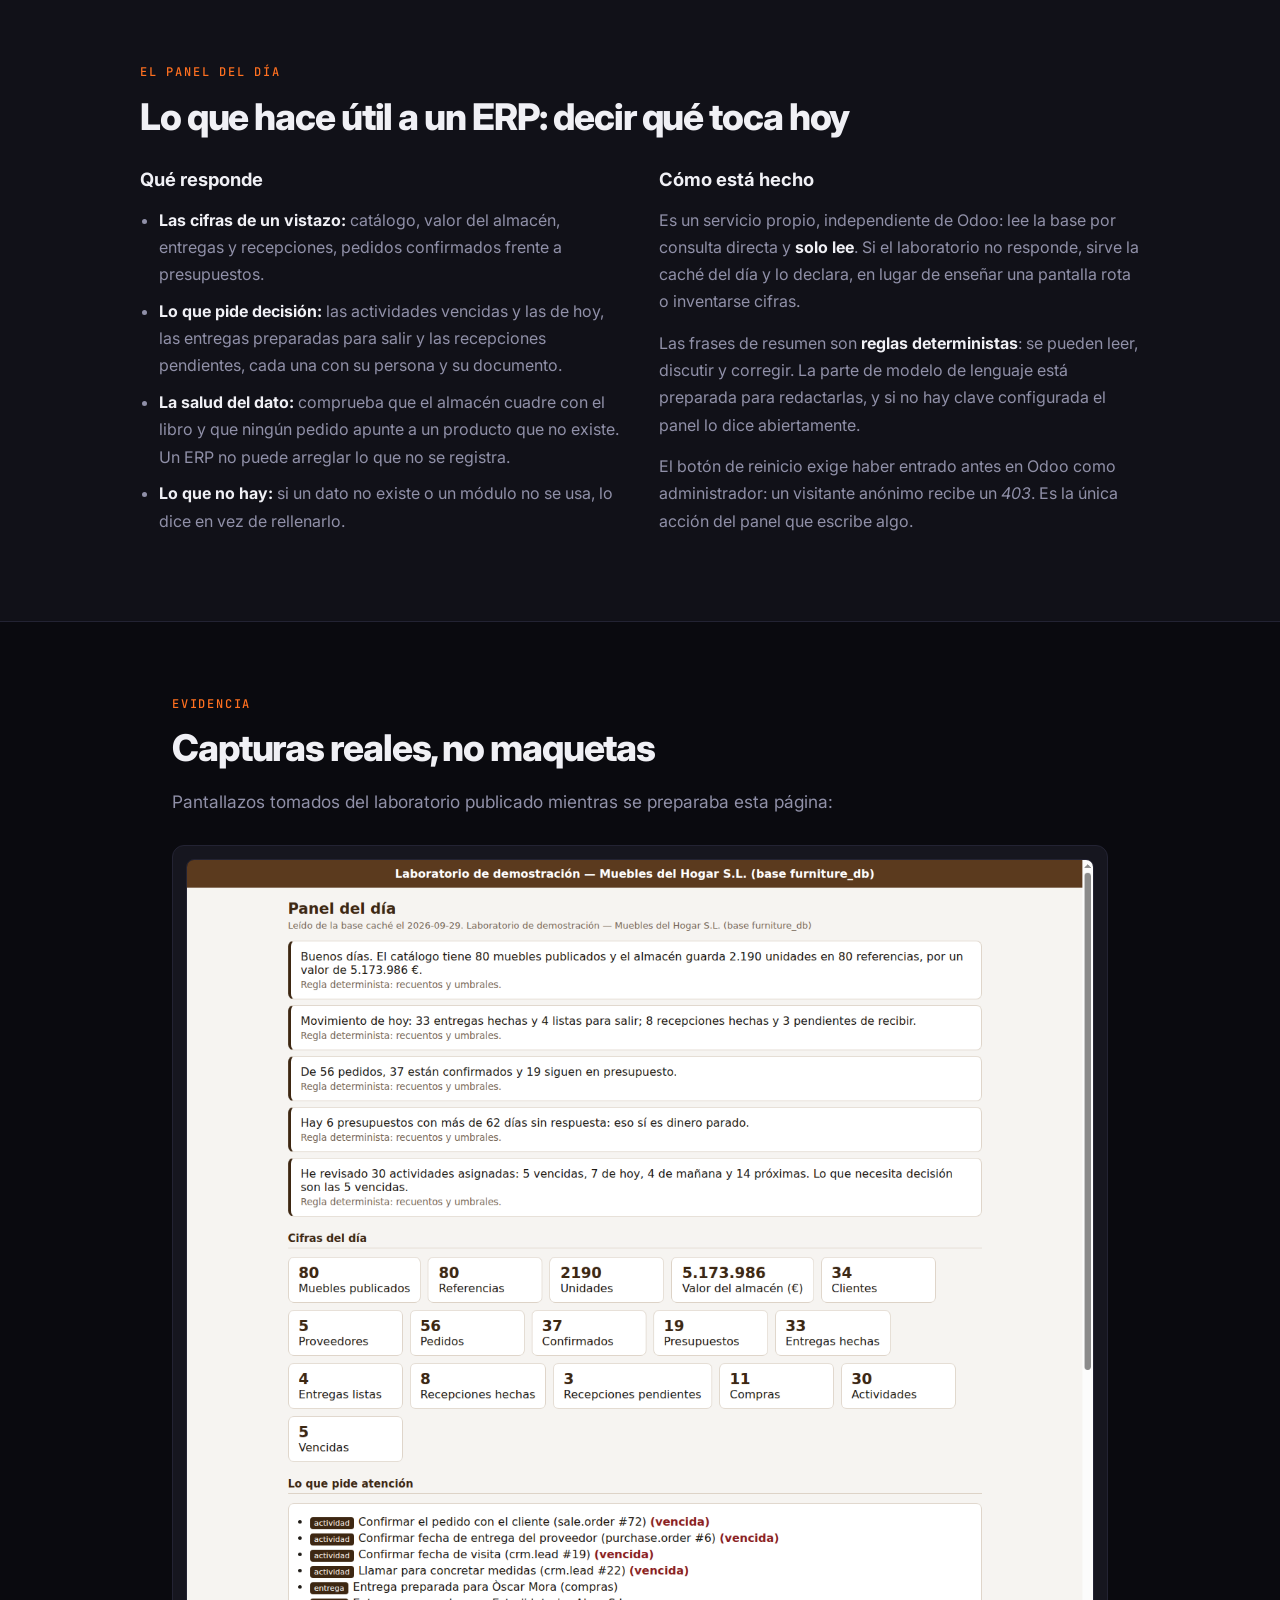
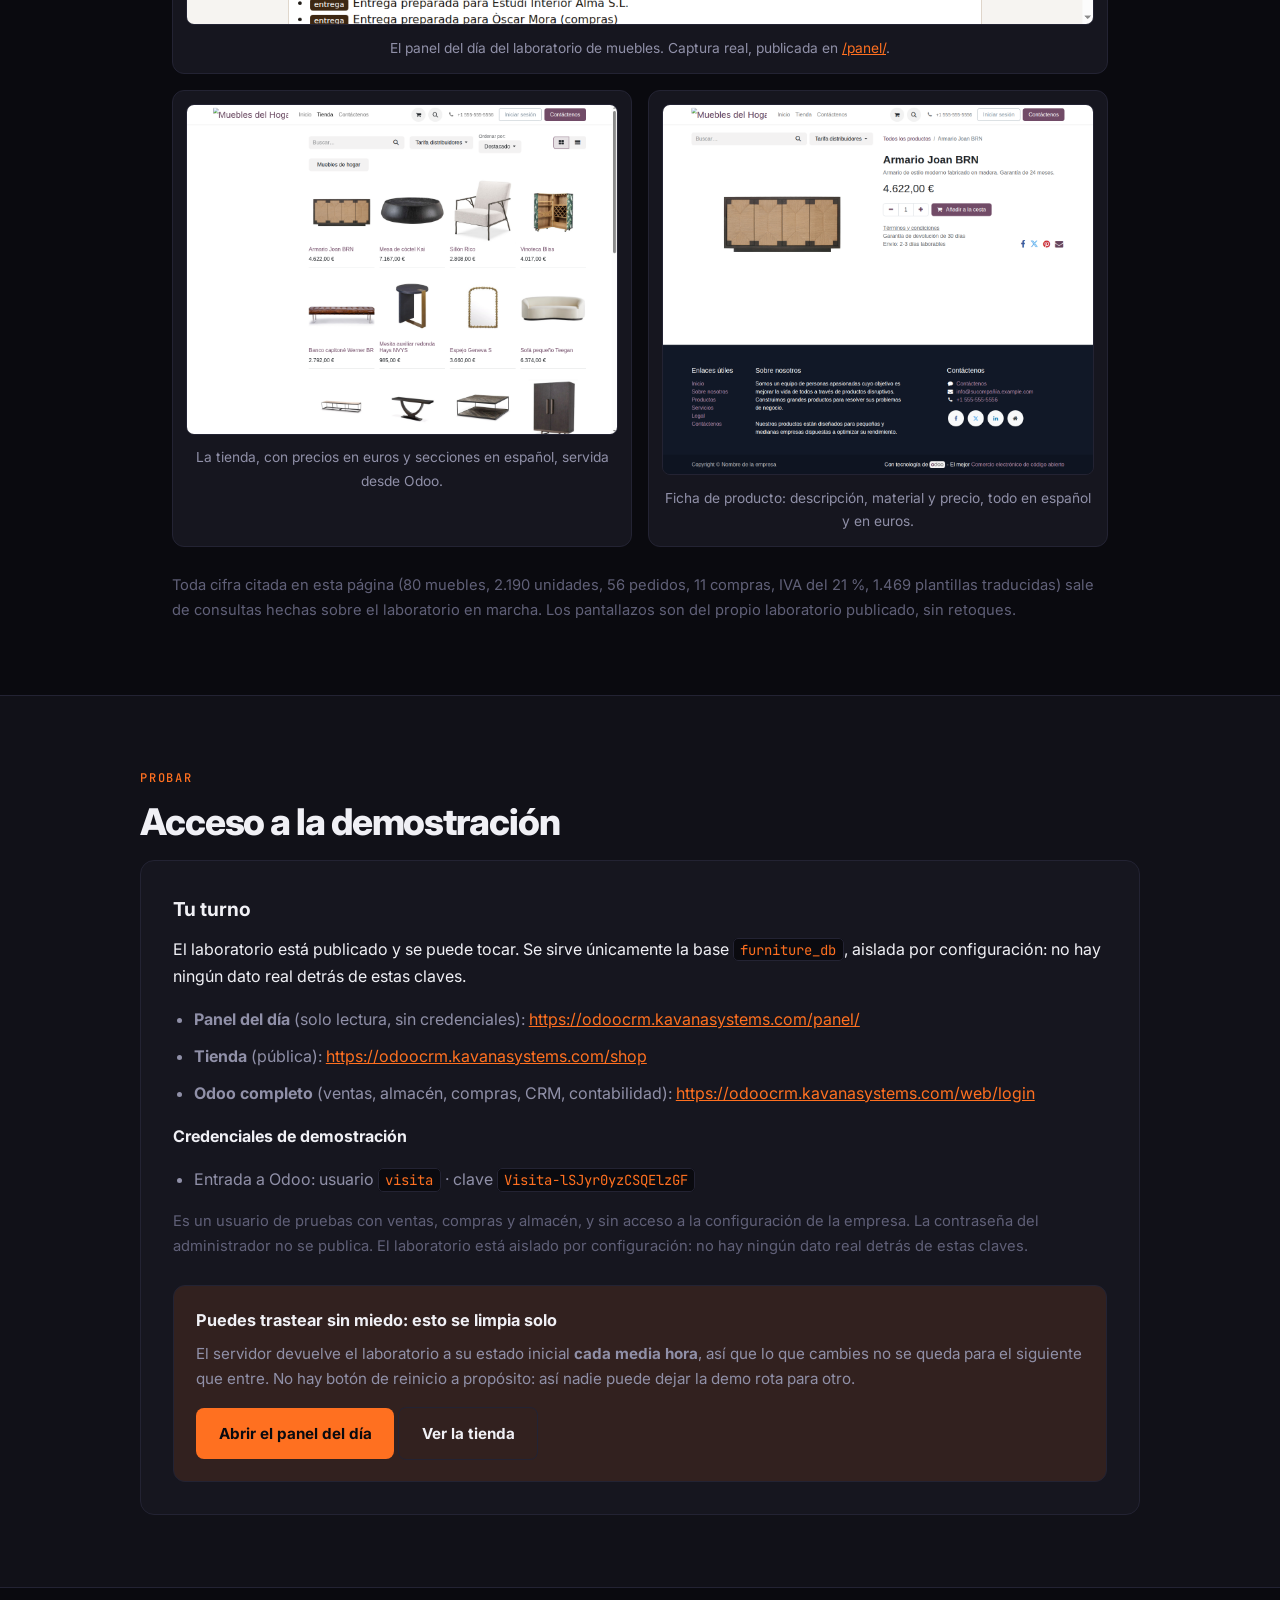
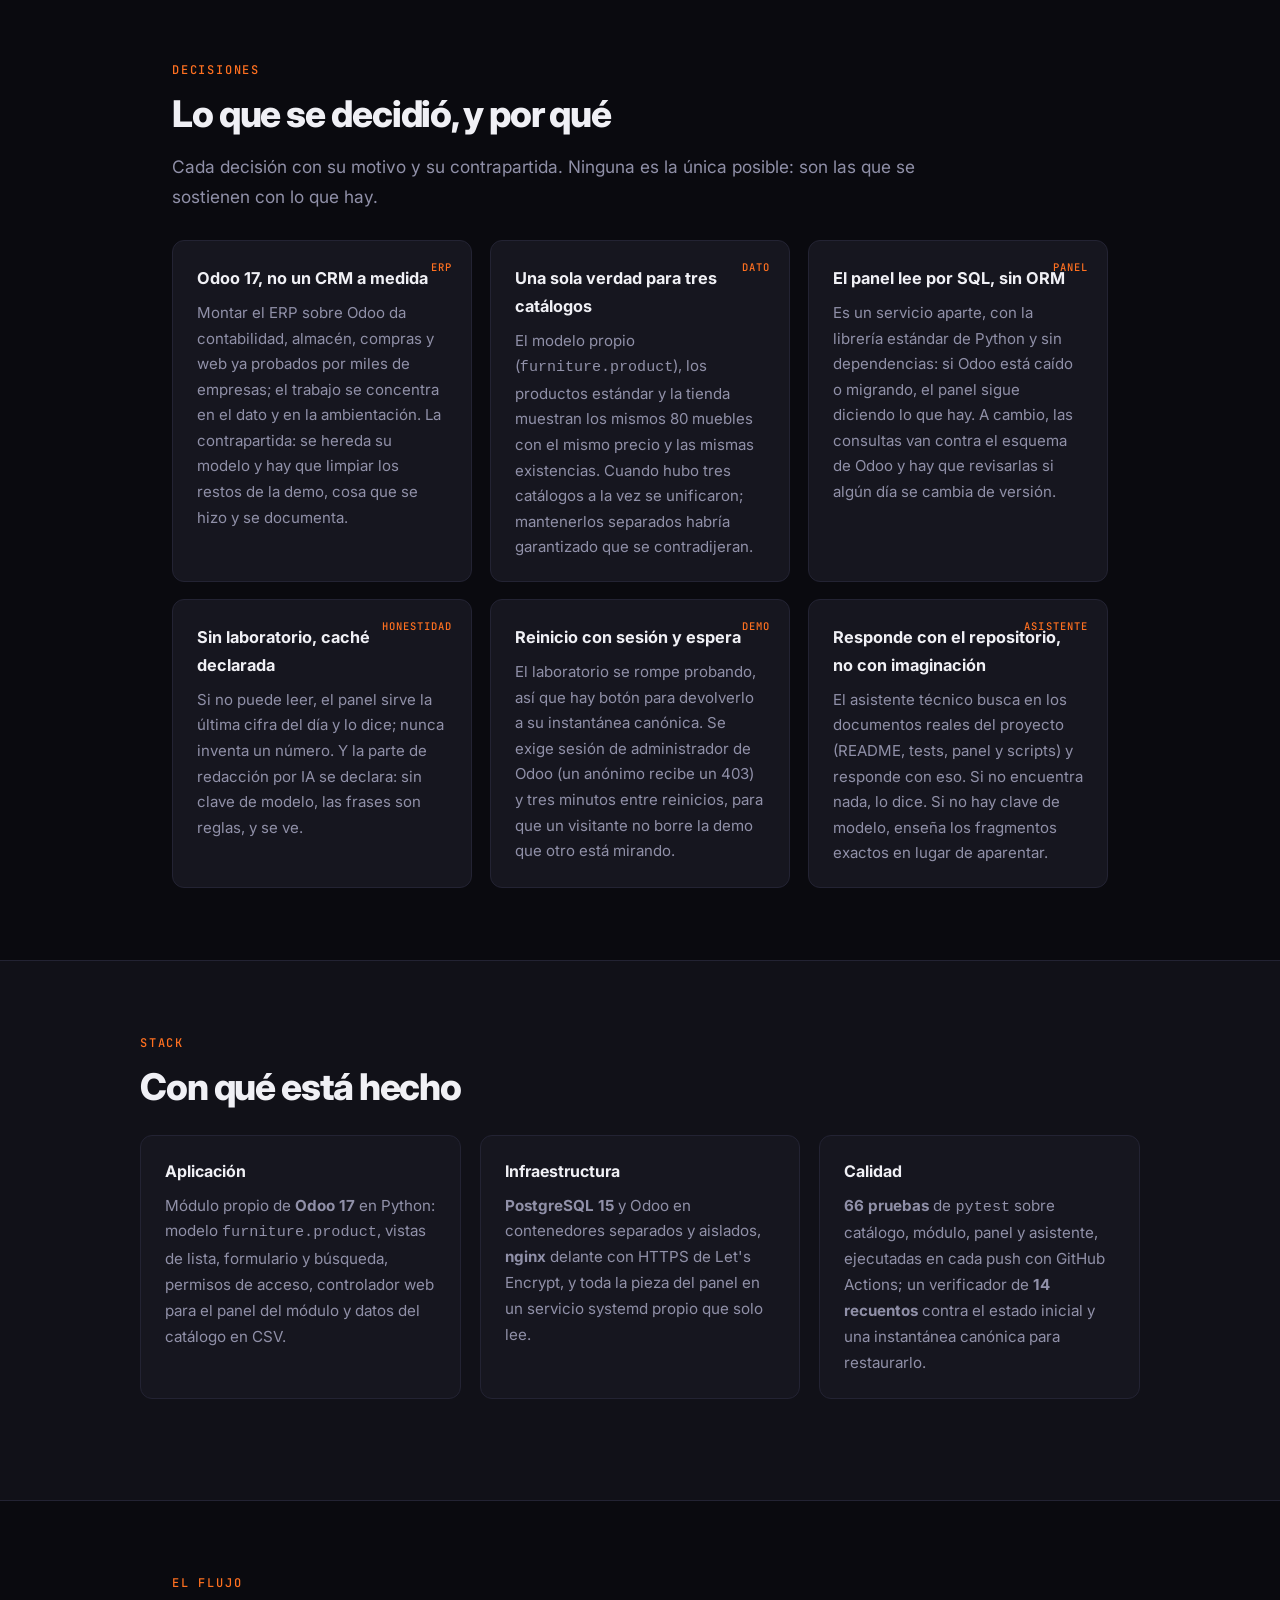
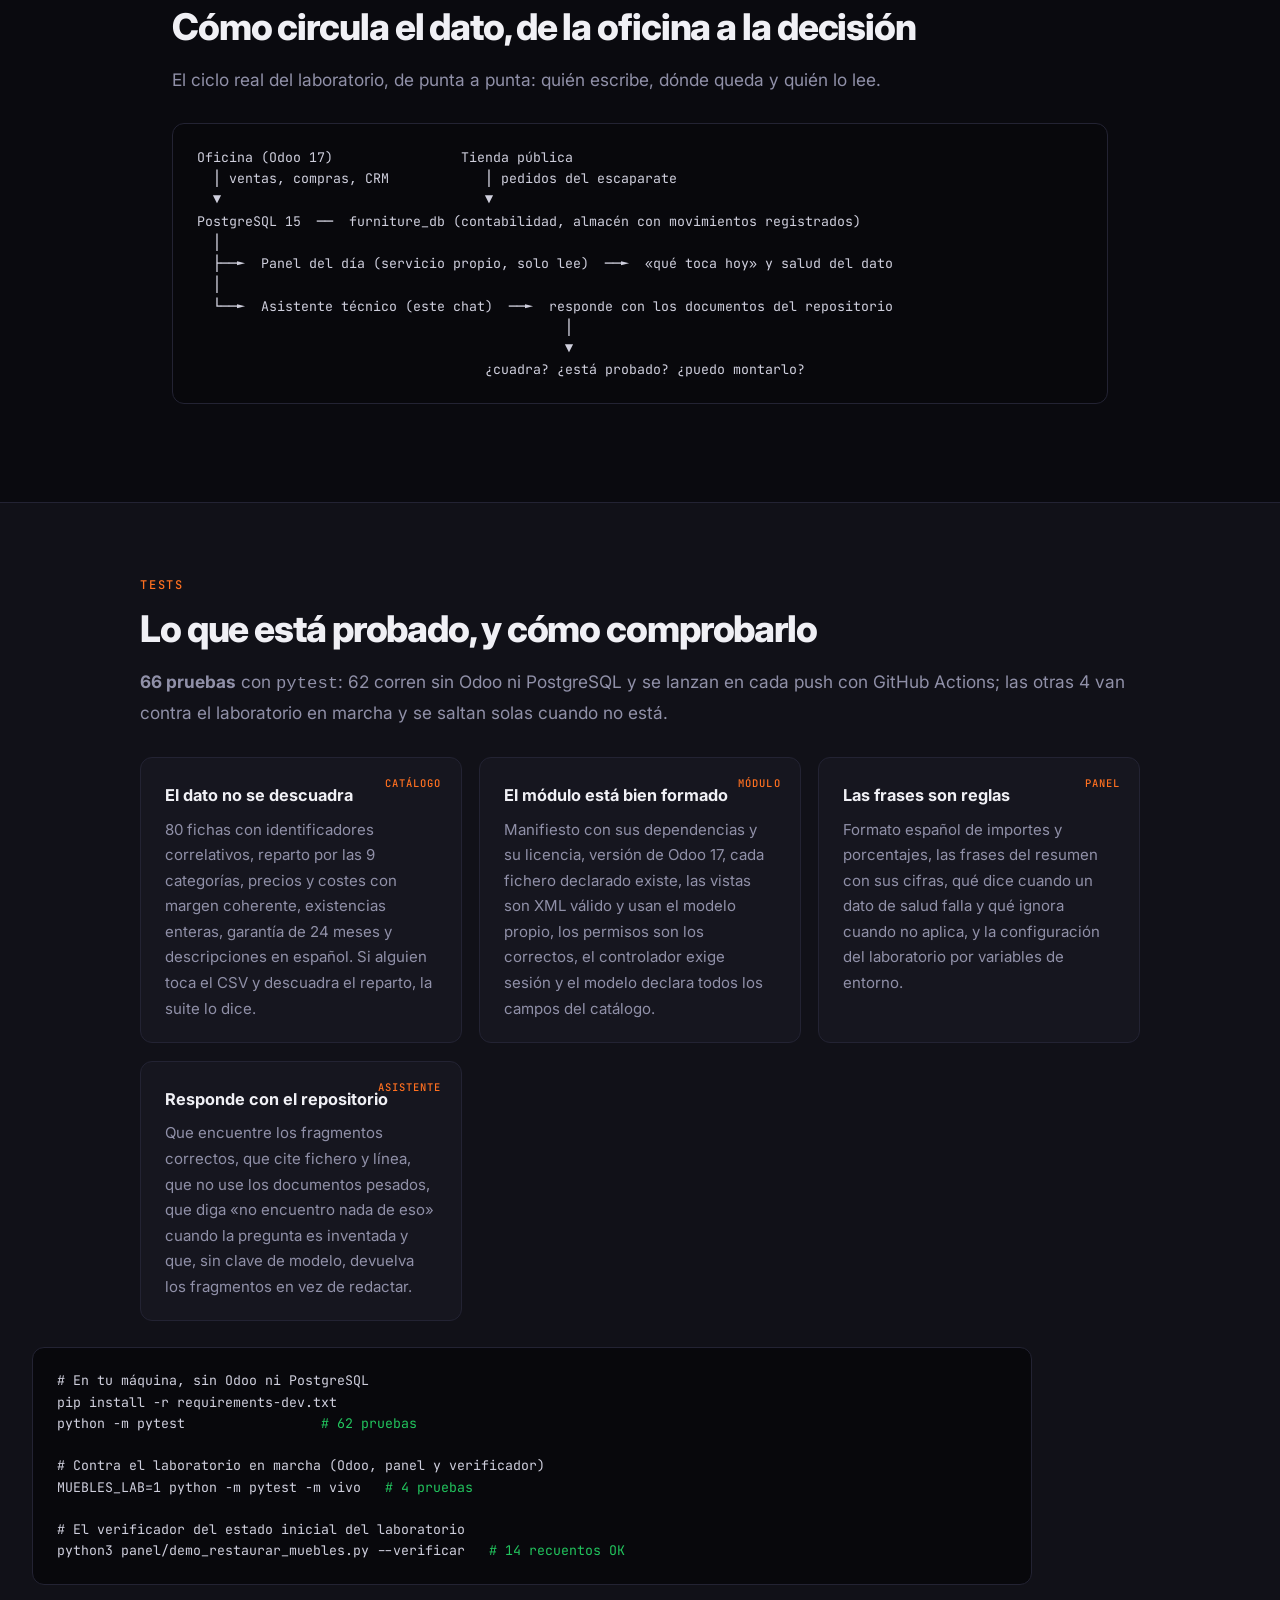
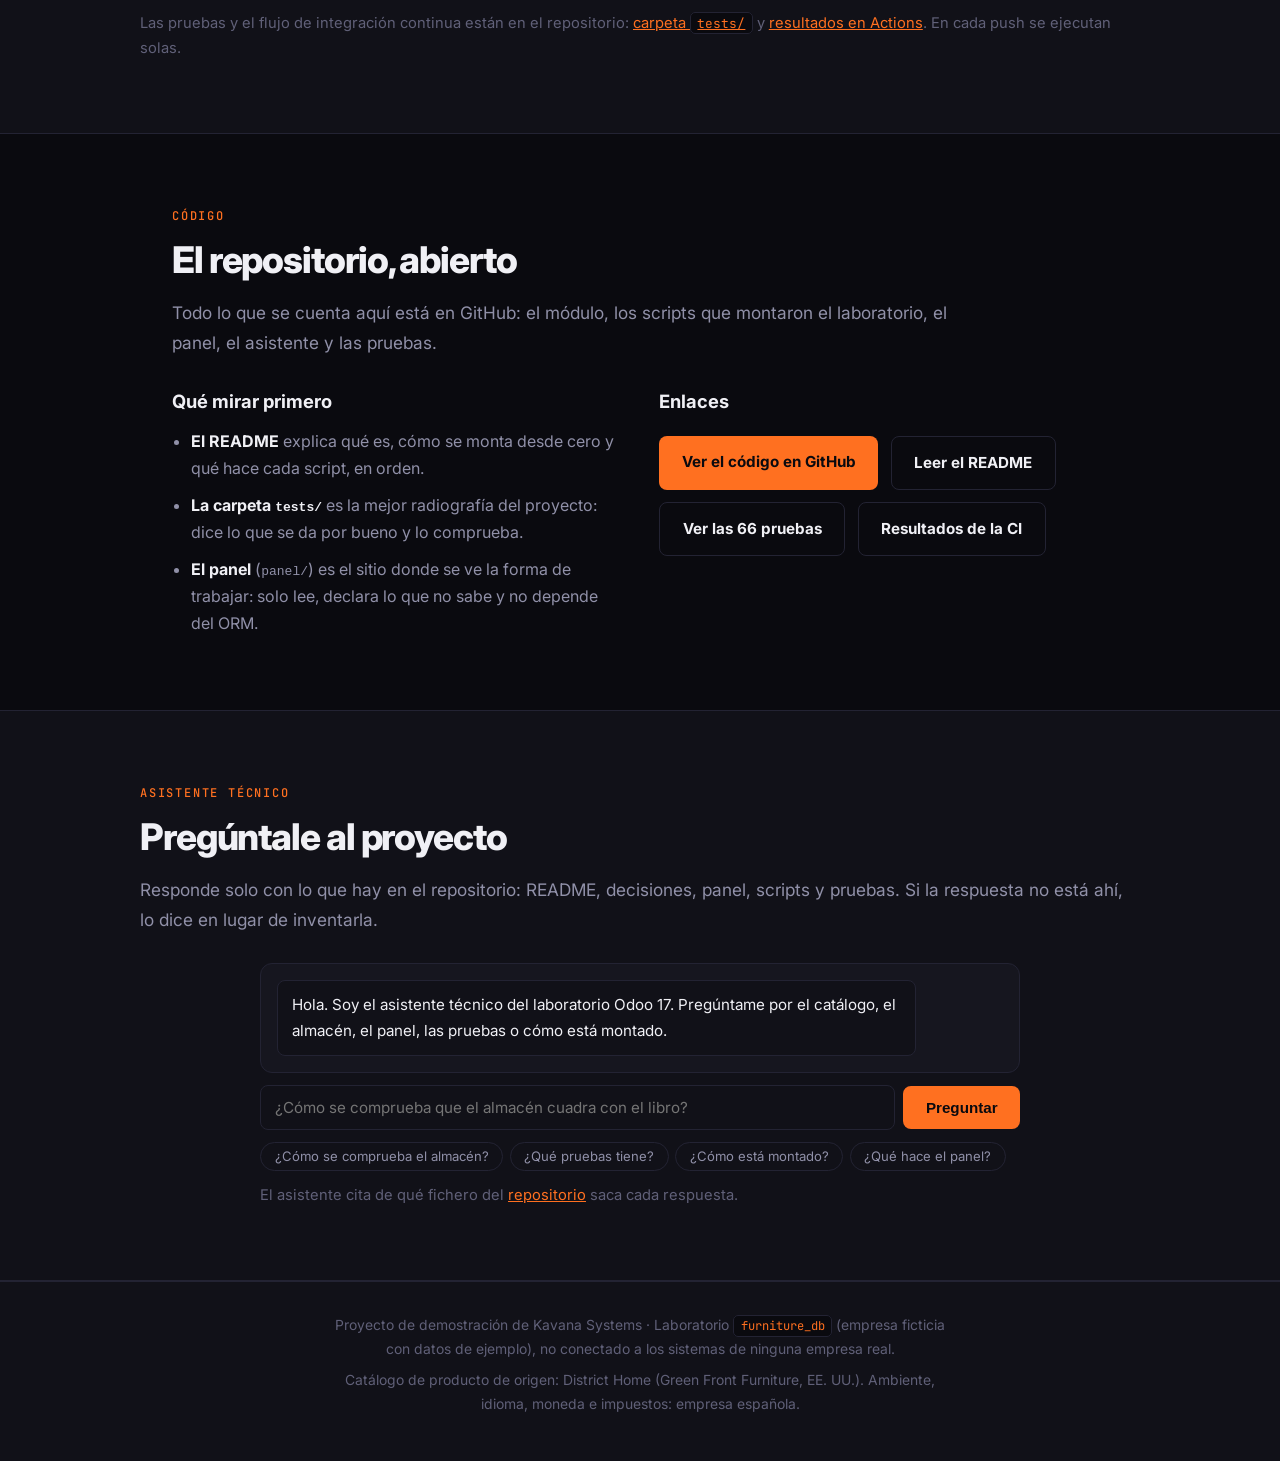
==== commit 4ff34cc0: "fix: permisos de mail.message, panel sin root y limpieza condicional - security: el grupo del panel " ====
--- a/demo/landing/index.html
+++ b/demo/landing/index.html
@@ -53,7 +53,7 @@
   <div class="tres-columnas">
     <div class="tarjeta">
       <h4>Almacén que nunca miente</h4>
-      <p>2.190 unidades en existencia, cada una trazada a un movimiento real — diferencia con el libro siempre 0.</p>
+      <p>2.190 unidades en existencia, todas en referencias con movimientos de almacén registrados.</p>
     </div>
     <div class="tarjeta">
       <h4>Decisiones claras cada mañana</h4>
@@ -80,7 +80,7 @@
       <ul>
         <li>Módulo propio <code>furniture.product</code> con 80 productos de ejemplo</li>
         <li>Tienda online publicada y coherente con el catálogo</li>
-        <li>Almacén con movimiento trazado que cuadra con el libro</li>
+        <li>Almacén con movimientos registrados en cada referencia con existencias</li>
         <li>Panel del día (servicio propio, solo lectura) que muestra qué necesita decisión hoy</li>
         <li>Asistente técnico IA que responde solo con lo que hay en el repositorio (README, tests, panel, scripts)</li>
         <li>Tests automatizados: 66 pytest + verificador de 14 recuentos</li>
@@ -92,7 +92,7 @@
       <h3>Por qué se ha hecho</h3>
       <p>Para demostrar <strong>capacidad real de montar un ERP de empresa</strong> —y no una maqueta— con criterio de ingeniería:</p>
       <ul>
-        <li><strong>Datos que cuadran:</strong> el almacén no se "ajusta" a ojo; cada unidad está respaldada por un movimiento trazado</li>
+        <li><strong>Datos que cuadran:</strong> el almacén no se "ajusta" a ojo; cada referencia con existencias tiene movimientos registrados</li>
         <li><strong>IA honesta:</strong> el asistente nunca inventa; si no hay datos o clave de modelo, lo dice explícitamente</li>
         <li><strong>Todo verificable:</strong> cada afirmación puede comprobarse en el laboratorio o ejecutando los tests</li>
         <li><strong>Entorno aislado y reseteable:</strong> puedes trastear sin miedo porque vuelve solo a su estado inicial</li>
@@ -147,7 +147,7 @@
   <div class="grid">
     <div class="ficha"><span class="etiqueta">MODELO</span><h4>Catálogo coherente</h4><p>80 productos con identificadores correlativos, precio, coste, categoría, material, estilo, garantía y descripción. Los tres catálogos (propio, estándar, tienda) muestran lo mismo.</p><span class="estado">VERIFICADO</span></div>
     <div class="ficha"><span class="etiqueta">TIENDA</span><h4>Escaparate publicable</h4><p>Tienda online en español, con nueve secciones propias, precios en euros y ficha de producto con su fotografía.</p><span class="estado">VERIFICADO</span></div>
-    <div class="ficha"><span class="etiqueta">ALMACÉN</span><h4>Existencias cuadradas</h4><p>2.190 unidades respaldadas al 100 % por movimientos trazados. Cuando hubo un descuadre, se buscó la causa y se cerró: no se ajustó a ojo.</p><span class="estado">VERIFICADO</span></div>
+    <div class="ficha"><span class="etiqueta">ALMACÉN</span><h4>Existencias con movimientos</h4><p>Las 80 referencias con existencias (2.190 unidades) tienen movimientos de almacén registrados. No es una conciliación unidad a unidad. Cuando hubo un descuadre, se buscó la causa y se cerró: no se ajustó a ojo.</p><span class="estado">VERIFICADO</span></div>
     <div class="ficha"><span class="etiqueta">VENTAS</span><h4>Pedidos y compras con historia</h4><p>56 pedidos de venta (37 confirmados y 19 presupuestos), 11 pedidos de compra, 48 albaranes y un almacén con entregas hechas, listas y recepciones pendientes.</p><span class="estado">VERIFICADO</span></div>
     <div class="ficha"><span class="etiqueta">ESPAÑOL</span><h4>Idioma, moneda e impuestos</h4><p>Español cargado y por defecto, euro como única moneda, IVA del 21 % aplicado a productos, pedidos y compras, y empresa con dirección y NIF de laboratorio.</p><span class="estado">VERIFICADO</span></div>
     <div class="ficha"><span class="etiqueta">LIMPIEZA</span><h4>Sin restos de la demo</h4><p>Retirado el catálogo genérico y sus facturas, renombrados los socios heredados, sustituidas las categorías de la demo y pasadas a español las oportunidades y actividades.</p><span class="estado">VERIFICADO</span></div>
@@ -268,7 +268,7 @@
 <pre>Oficina (Odoo 17)                Tienda pública
   │ ventas, compras, CRM            │ pedidos del escaparate
   ▼                                 ▼
-PostgreSQL 15  ──  furniture_db (contabilidad, almacén con movimiento trazado)
+PostgreSQL 15  ──  furniture_db (contabilidad, almacén con movimientos registrados)
   │
   ├──►  Panel del día (servicio propio, solo lee)  ──►  «qué toca hoy» y salud del dato
   │
--- a/demo/landing/styles.css
+++ b/demo/landing/styles.css
@@ -0,0 +1,166 @@
+/* ==========================================================================
+   Landing · Muebles del Hogar S.L. (laboratorio Odoo 17)
+   Estilo Kavana Systems: tema oscuro, naranja corporativo, Inter + JetBrains Mono
+   ========================================================================== */
+
+:root {
+  --bg: #0a0a0f;
+  --bg2: #111118;
+  --card: #16161f;
+  --border: #232333;
+  --text: #f0f0f5;
+  --text2: #9090a8;
+  --muted: #606078;
+  --orange: #ff7020;
+  --orange2: #cc5210;
+  --orange-s: rgba(255, 112, 32, 0.12);
+  --green: #22c55e;
+  --green-s: rgba(34, 197, 94, 0.12);
+  --amber: #f59e0b;
+  --radius: 12px;
+  --rsm: 8px;
+  --mono: 'JetBrains Mono', ui-monospace, monospace;
+  --w: 1000px;
+}
+
+*, *::before, *::after { margin: 0; padding: 0; box-sizing: border-box; }
+html { scroll-behavior: smooth; }
+body {
+  font-family: 'Inter', -apple-system, BlinkMacSystemFont, 'Segoe UI', Roboto, sans-serif;
+  background: var(--bg);
+  color: var(--text);
+  line-height: 1.7;
+  -webkit-font-smoothing: antialiased;
+}
+a { color: var(--orange); }
+
+/* ---------- Navegación ---------- */
+.nav {
+  position: sticky; top: 0; z-index: 100;
+  background: rgba(10, 10, 15, 0.9);
+  backdrop-filter: blur(20px);
+  border-bottom: 1px solid var(--border);
+  padding: 0 2rem; height: 64px;
+  display: flex; align-items: center;
+}
+.nav-inner {
+  width: 100%; max-width: var(--w); margin: 0 auto;
+  display: flex; align-items: center; justify-content: space-between; gap: 1rem; flex-wrap: wrap;
+}
+.brand { display: flex; align-items: center; gap: 10px; color: var(--text); font-weight: 700; font-size: 15px; letter-spacing: -0.02em; text-decoration: none; }
+.brand svg { color: var(--orange); flex-shrink: 0; }
+.nav nav { display: flex; gap: 1.35rem; flex-wrap: wrap; }
+.nav nav a { color: var(--text2); text-decoration: none; font-size: 14px; font-weight: 500; transition: color .2s; }
+.nav nav a:hover { color: var(--orange); }
+
+/* ---------- Hero ---------- */
+.hero {
+  padding: 5rem 2rem 4rem;
+  background:
+    radial-gradient(900px 400px at 12% -10%, rgba(255, 112, 32, 0.16), transparent 60%),
+    linear-gradient(180deg, var(--bg2) 0%, var(--bg) 100%);
+  border-bottom: 1px solid var(--border);
+}
+.hero-inner { max-width: var(--w); margin: 0 auto; }
+.badge {
+  display: inline-flex; align-items: center; gap: 8px;
+  background: var(--orange-s); border: 1px solid var(--border); color: var(--orange);
+  padding: 6px 14px; border-radius: 100px;
+  font-family: var(--mono); font-size: 11px; font-weight: 500;
+  text-transform: uppercase; letter-spacing: .12em; margin-bottom: 1.6rem;
+}
+.badge::before { content: ''; width: 8px; height: 8px; border-radius: 50%; background: var(--amber); animation: pulso 2s infinite; }
+@keyframes pulso { 0%, 100% { opacity: 1; } 50% { opacity: .35; } }
+.hero h1 { font-size: clamp(1.9rem, 4vw, 3rem); font-weight: 800; letter-spacing: -.03em; line-height: 1.15; margin-bottom: 1.2rem; max-width: 26ch; }
+.hero .sub { font-size: 1.12rem; color: var(--text2); max-width: 74ch; }
+.hero-cifras { display: grid; grid-template-columns: repeat(auto-fit, minmax(180px, 1fr)); gap: 1rem; margin-top: 2.6rem; }
+.cifra { background: var(--card); border: 1px solid var(--border); border-radius: var(--radius); padding: 1.1rem 1.25rem; }
+.cifra strong { display: block; font-size: 1.75rem; font-weight: 800; letter-spacing: -.02em; color: var(--orange); }
+.cifra span { font-size: .85rem; color: var(--text2); }
+
+/* ---------- Secciones ---------- */
+.seccion { max-width: var(--w); margin: 0 auto; padding: 4.5rem 2rem; }
+.seccion h2 { font-size: clamp(1.6rem, 3.2vw, 2.3rem); font-weight: 800; letter-spacing: -.03em; line-height: 1.2; margin-bottom: 1rem; }
+.sl { display: block; font-family: var(--mono); font-size: 12px; font-weight: 500; color: var(--orange); text-transform: uppercase; letter-spacing: .15em; margin-bottom: .75rem; }
+.intro { font-size: 1.08rem; color: var(--text2); max-width: 74ch; margin-bottom: 1.8rem; }
+.fondo-claro { background: var(--bg2); border-top: 1px solid var(--border); border-bottom: 1px solid var(--border); max-width: none; }
+.fondo-claro > * { max-width: var(--w); margin-left: auto; margin-right: auto; }
+
+.dos-columnas { display: grid; grid-template-columns: 1fr 1fr; gap: 2.4rem; }
+.dos-columnas h3 { font-size: 1.15rem; font-weight: 700; margin-bottom: .7rem; }
+.dos-columnas p { margin-bottom: .9rem; color: var(--text2); }
+.dos-columnas p strong, .dos-columnas li strong { color: var(--text); }
+.dos-columnas ul { padding-left: 1.2rem; display: grid; gap: .6rem; color: var(--text2); }
+h2 + .dos-columnas, h2 + .grid, h2 + .tres-columnas { margin-top: 1.6rem; }
+
+.tres-columnas { display: grid; grid-template-columns: repeat(auto-fit, minmax(250px, 1fr)); gap: 1.2rem; margin-bottom: 1.8rem; }
+.tarjeta { background: var(--card); border: 1px solid var(--border); border-radius: var(--radius); padding: 1.4rem 1.5rem; }
+.tarjeta h4 { font-size: 1rem; margin-bottom: .45rem; }
+.tarjeta p { font-size: .95rem; color: var(--text2); }
+
+.grid { display: grid; grid-template-columns: repeat(auto-fit, minmax(290px, 1fr)); gap: 1.1rem; }
+.ficha { position: relative; background: var(--card); border: 1px solid var(--border); border-radius: var(--radius); padding: 1.5rem 1.5rem 1.3rem; transition: border-color .25s, transform .25s; }
+.ficha:hover { border-color: var(--orange2); transform: translateY(-2px); }
+.ficha h4 { font-size: 1.02rem; margin-bottom: .45rem; }
+.ficha p { font-size: .94rem; color: var(--text2); }
+.etiqueta { position: absolute; top: 1.1rem; right: 1.2rem; font-family: var(--mono); font-size: 10.5px; font-weight: 500; color: var(--orange); letter-spacing: .1em; }
+.estado { display: inline-block; margin-top: .8rem; background: var(--green-s); border: 1px solid rgba(34,197,94,.25); color: var(--green); border-radius: 100px; font-family: var(--mono); font-size: 10.5px; font-weight: 500; padding: .2rem .7rem; letter-spacing: .08em; }
+.estado.aviso { background: var(--orange-s); border-color: rgba(255,112,32,.3); color: var(--orange); }
+
+/* ---------- Código ---------- */
+.codigo { background: #08080c; border: 1px solid var(--border); border-radius: var(--radius); padding: 1.4rem 1.5rem; overflow-x: auto; margin: 1.6rem 0; }
+.codigo pre { font-family: var(--mono); font-size: .83rem; line-height: 1.6; color: #cfcfdd; white-space: pre; }
+.codigo .ok { color: var(--green); }
+.codigo .hi { color: var(--orange); }
+
+/* ---------- Galería ---------- */
+.galeria { display: grid; grid-template-columns: 1fr 1fr; gap: 1rem; margin: 1.6rem 0; }
+.galeria figure { background: var(--card); border: 1px solid var(--border); border-radius: var(--radius); padding: .8rem; margin: 0; }
+.galeria figure:first-child { grid-column: 1 / -1; }
+.galeria img { width: 100%; border-radius: var(--rsm); border: 1px solid var(--border); display: block; }
+.galeria figcaption { font-size: .86rem; color: var(--text2); margin-top: .7rem; text-align: center; }
+.nota { font-size: .92rem; color: var(--muted); }
+
+/* ---------- Acceso demo ---------- */
+.demo-box { background: var(--card); border: 1px solid var(--border); border-radius: 14px; padding: 2rem; }
+.demo-box h3 { font-size: 1.2rem; margin-bottom: .6rem; }
+.demo-box ul { padding-left: 1.3rem; display: grid; gap: .6rem; margin: 1rem 0; color: var(--text2); }
+.demo-box code, .nota code, footer code { font-family: var(--mono); font-size: .87em; background: var(--bg); border: 1px solid var(--border); border-radius: 5px; padding: .1rem .4rem; color: var(--orange); }
+.botones { display: flex; gap: .8rem; flex-wrap: wrap; margin-top: 1.2rem; }
+.boton { display: inline-block; background: var(--orange); color: #0a0a0f; padding: .8rem 1.4rem; border-radius: var(--rsm); text-decoration: none; font-weight: 700; font-size: .95rem; transition: background .2s; }
+.boton:hover { background: #ff8b4a; }
+.boton.secundario { background: transparent; border: 1px solid var(--border); color: var(--text); }
+.boton.secundario:hover { border-color: var(--orange); color: var(--orange); }
+.reinicio-landing { background: var(--orange-s); border: 1px solid var(--border); border-radius: var(--radius); padding: 1.3rem 1.4rem; margin-top: 1.6rem; }
+.reinicio-landing h4 { margin: 0 0 .4rem; font-size: 1.02rem; }
+.reinicio-landing p { color: var(--text2); font-size: .95rem; margin-bottom: .9rem; }
+
+/* ---------- Pie ---------- */
+footer { border-top: 1px solid var(--border); background: var(--bg2); color: var(--muted); text-align: center; padding: 2rem 2rem 2.5rem; font-size: .87rem; }
+footer p { max-width: 70ch; margin: 0 auto .5rem; }
+
+/* ---------- Asistente técnico (chat) ---------- */
+.sr { position: absolute; width: 1px; height: 1px; padding: 0; margin: -1px; overflow: hidden; clip: rect(0, 0, 0, 0); white-space: nowrap; border: 0; }
+.chat { max-width: 760px; margin: 1.5rem auto 0; display: flex; flex-direction: column; gap: .75rem; }
+.chat-log { background: var(--card); border: 1px solid var(--border); border-radius: var(--radius); padding: 1rem; display: flex; flex-direction: column; gap: .6rem; max-height: 380px; overflow-y: auto; }
+.chat-msg { padding: .7rem .9rem; border-radius: var(--rsm); font-size: .95rem; white-space: pre-wrap; max-width: 88%; }
+.chat-msg.bot { background: var(--bg2); border: 1px solid var(--border); align-self: flex-start; }
+.chat-msg.user { background: var(--orange-s); border: 1px solid var(--orange2); align-self: flex-end; }
+.chat-msg.pensando { color: var(--text2); font-style: italic; }
+.chat-form { display: flex; gap: .5rem; flex-wrap: wrap; align-items: center; }
+.chat-form input { flex: 1 1 260px; background: var(--bg2); border: 1px solid var(--border); color: var(--text); border-radius: var(--rsm); padding: .75rem .9rem; font-family: inherit; font-size: .95rem; }
+.chat-form input:focus { outline: none; border-color: var(--orange); }
+.chat-form .boton { border: 0; cursor: pointer; }
+.chat-form .boton[disabled] { opacity: .6; cursor: progress; }
+.chat-sugerencias { display: flex; flex-wrap: wrap; gap: .4rem; }
+.chip { background: transparent; border: 1px solid var(--border); color: var(--text2); border-radius: 999px; padding: .35rem .85rem; font-family: inherit; font-size: .82rem; cursor: pointer; }
+.chip:hover { border-color: var(--orange); color: var(--text); }
+#chat-fuentes code { font-family: var(--mono); font-size: .8rem; }
+
+@media (max-width: 800px) {
+  .nav { height: auto; padding: .8rem 1.2rem; }
+  .nav nav { gap: 1rem; }
+  .hero, .seccion { padding-left: 1.2rem; padding-right: 1.2rem; }
+  .dos-columnas { grid-template-columns: 1fr; gap: 1.8rem; }
+  .galeria { grid-template-columns: 1fr; }
+}
